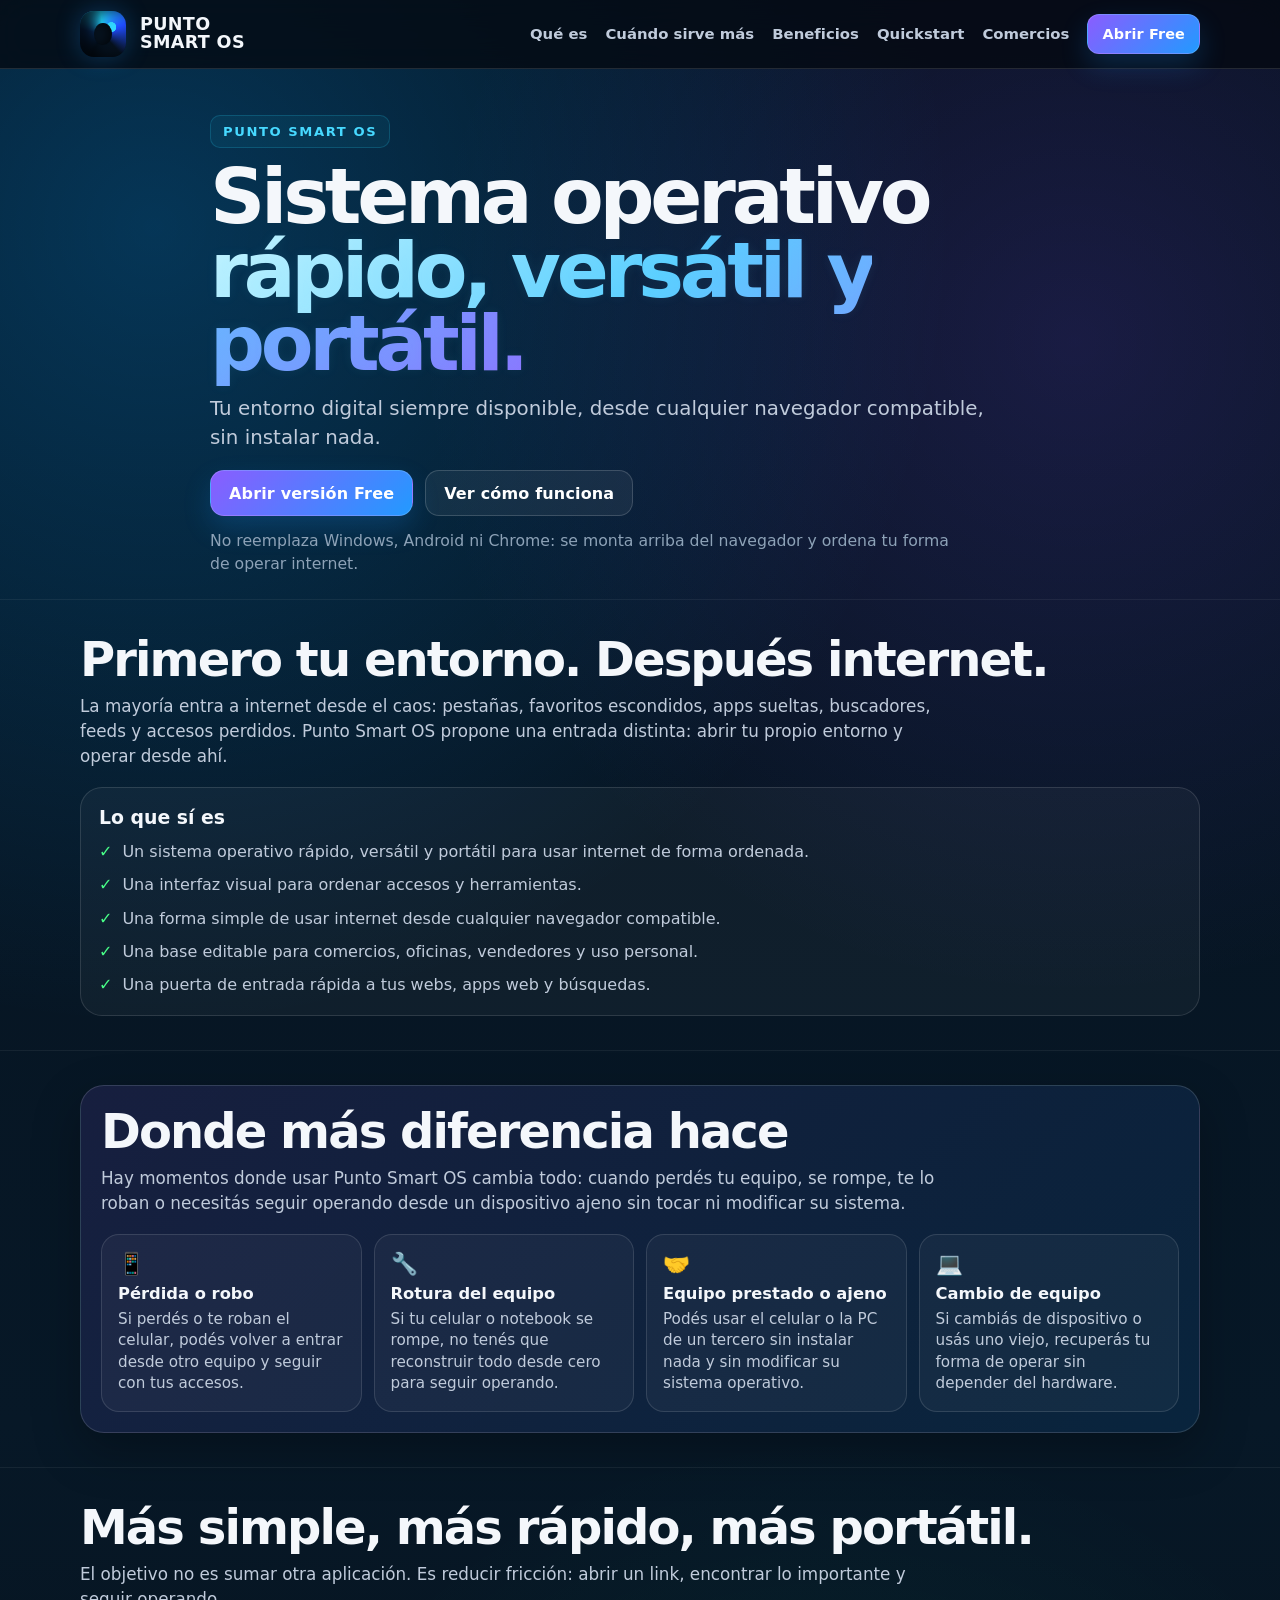
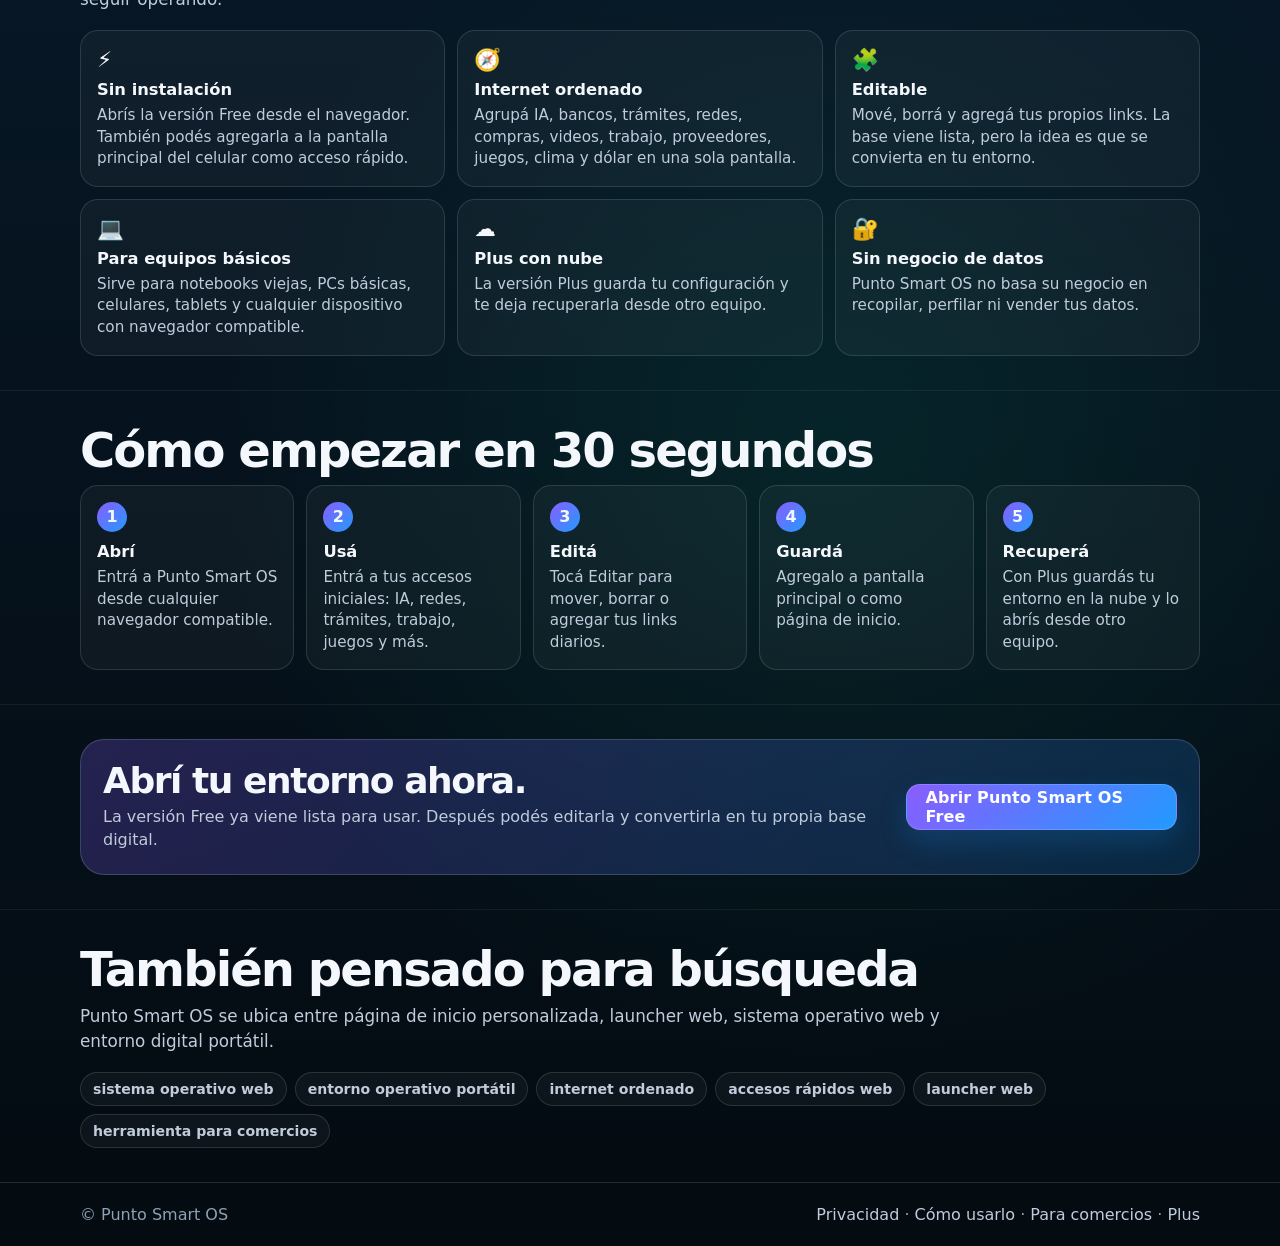
==== index.html @ 4bf48da4 "update" ====
<!doctype html>
<html lang="es-AR">
<head>
  <meta charset="utf-8">
  <meta name="viewport" content="width=device-width, initial-scale=1">
  <title>Punto Smart OS | Sistema operativo rápido, versátil y portátil</title>
  <meta name="description" content="Punto Smart OS es un sistema operativo rápido, versátil y portátil. Tu entorno digital siempre disponible desde cualquier navegador compatible, sin instalar nada.">
  <meta name="keywords" content="sistema operativo web, entorno operativo portátil, internet ordenado, accesos rápidos web, página de inicio personalizada, launcher web, organizar links, herramienta para comercios">
  <link rel="canonical" href="https://puntosmart.com.ar/">
  <link rel="icon" href="favicon.png">
  <meta property="og:title" content="Punto Smart OS | Sistema operativo rápido, versátil y portátil">
  <meta property="og:description" content="Tu entorno digital siempre disponible desde cualquier navegador compatible, sin instalar nada.">
  <meta property="og:type" content="website">
  <meta property="og:url" content="https://puntosmart.com.ar/">
  <meta property="og:image" content="https://puntosmart.com.ar/favicon.png">
  <meta name="twitter:card" content="summary">
  <link rel="stylesheet" href="styles.css?v=7">
  <script type="application/ld+json">
  {
    "@context":"https://schema.org",
    "@type":"SoftwareApplication",
    "name":"Punto Smart OS",
    "applicationCategory":"ProductivityApplication",
    "operatingSystem":"Web",
    "description":"Sistema operativo rápido, versátil y portátil. Tu entorno digital siempre disponible desde cualquier navegador compatible, sin instalar nada.",
    "url":"https://puntosmart.com.ar/",
    "offers":{"@type":"Offer","price":"0","priceCurrency":"ARS"}
  }
  </script>
</head>
<body>
  <header class="nav">
    <div class="container nav-inner">
      <a class="brand" href="./" aria-label="Punto Smart OS">
        <span class="logo-mark" aria-hidden="true"></span>
        <span>PUNTO<br>SMART OS</span>
      </a>
      <nav class="nav-links" aria-label="Navegación principal">
        <a href="#que-es">Qué es</a>
        <a href="#situaciones">Cuándo sirve más</a>
        <a href="#beneficios">Beneficios</a>
        <a href="como-usarlo/">Quickstart</a>
        <a href="para-comercios/">Comercios</a>
        <a class="btn small" href="free/">Abrir Free</a>
      </nav>
    </div>
  </header>

  <main>
    <section class="hero">
      <div class="container hero-grid">
        <div>
          <div class="kicker">Punto Smart OS</div>
          <h1>Sistema operativo <span class="gradient">rápido, versátil y portátil.</span></h1>
          <p class="lead">Tu entorno digital siempre disponible, desde cualquier navegador compatible, sin instalar nada.</p>
          <div class="ctas">
            <a class="btn" href="free/">Abrir versión Free</a>
            <a class="btn secondary" href="como-usarlo/">Ver cómo funciona</a>
          </div>
          <p class="micro">No reemplaza Windows, Android ni Chrome: se monta arriba del navegador y ordena tu forma de operar internet.</p>
        </div>
      </div>
    </section>

    <section id="que-es" class="section">
      <div class="container">
        <h2>Primero tu entorno. Después internet.</h2>
        <p class="sub">La mayoría entra a internet desde el caos: pestañas, favoritos escondidos, apps sueltas, buscadores, feeds y accesos perdidos. Punto Smart OS propone una entrada distinta: abrir tu propio entorno y operar desde ahí.</p>
        <div class="single-panel">
          <h3>Lo que sí es</h3>
          <ul class="checklist">
            <li>Un sistema operativo rápido, versátil y portátil para usar internet de forma ordenada.</li>
            <li>Una interfaz visual para ordenar accesos y herramientas.</li>
            <li>Una forma simple de usar internet desde cualquier navegador compatible.</li>
            <li>Una base editable para comercios, oficinas, vendedores y uso personal.</li>
            <li>Una puerta de entrada rápida a tus webs, apps web y búsquedas.</li>
          </ul>
        </div>
      </div>
    </section>

    <section id="situaciones" class="section">
      <div class="container">
        <div class="critical">
          <h2>Donde más diferencia hace</h2>
          <p class="sub">Hay momentos donde usar Punto Smart OS cambia todo: cuando perdés tu equipo, se rompe, te lo roban o necesitás seguir operando desde un dispositivo ajeno sin tocar ni modificar su sistema.</p>
          <div class="critical-grid">
            <article class="critical-card">
              <div class="icon">📱</div>
              <h3>Pérdida o robo</h3>
              <p>Si perdés o te roban el celular, podés volver a entrar desde otro equipo y seguir con tus accesos.</p>
            </article>
            <article class="critical-card">
              <div class="icon">🔧</div>
              <h3>Rotura del equipo</h3>
              <p>Si tu celular o notebook se rompe, no tenés que reconstruir todo desde cero para seguir operando.</p>
            </article>
            <article class="critical-card">
              <div class="icon">🤝</div>
              <h3>Equipo prestado o ajeno</h3>
              <p>Podés usar el celular o la PC de un tercero sin instalar nada y sin modificar su sistema operativo.</p>
            </article>
            <article class="critical-card">
              <div class="icon">💻</div>
              <h3>Cambio de equipo</h3>
              <p>Si cambiás de dispositivo o usás uno viejo, recuperás tu forma de operar sin depender del hardware.</p>
            </article>
          </div>
        </div>
      </div>
    </section>

    <section id="beneficios" class="section">
      <div class="container">
        <h2>Más simple, más rápido, más portátil.</h2>
        <p class="sub">El objetivo no es sumar otra aplicación. Es reducir fricción: abrir un link, encontrar lo importante y seguir operando.</p>
        <div class="cards">
          <article class="card"><div class="icon">⚡</div><h3>Sin instalación</h3><p>Abrís la versión Free desde el navegador. También podés agregarla a la pantalla principal del celular como acceso rápido.</p></article>
          <article class="card"><div class="icon">🧭</div><h3>Internet ordenado</h3><p>Agrupá IA, bancos, trámites, redes, compras, videos, trabajo, proveedores, juegos, clima y dólar en una sola pantalla.</p></article>
          <article class="card"><div class="icon">🧩</div><h3>Editable</h3><p>Mové, borrá y agregá tus propios links. La base viene lista, pero la idea es que se convierta en tu entorno.</p></article>
          <article class="card"><div class="icon">💻</div><h3>Para equipos básicos</h3><p>Sirve para notebooks viejas, PCs básicas, celulares, tablets y cualquier dispositivo con navegador compatible.</p></article>
          <article class="card"><div class="icon">☁️</div><h3>Plus con nube</h3><p>La versión Plus guarda tu configuración y te deja recuperarla desde otro equipo.</p></article>
          <article class="card"><div class="icon">🔐</div><h3>Sin negocio de datos</h3><p>Punto Smart OS no basa su negocio en recopilar, perfilar ni vender tus datos.</p></article>
        </div>
      </div>
    </section>

    <section class="section">
      <div class="container">
        <h2>Cómo empezar en 30 segundos</h2>
        <div class="steps">
          <div class="step"><h3>Abrí</h3><p>Entrá a Punto Smart OS desde cualquier navegador compatible.</p></div>
          <div class="step"><h3>Usá</h3><p>Entrá a tus accesos iniciales: IA, redes, trámites, trabajo, juegos y más.</p></div>
          <div class="step"><h3>Editá</h3><p>Tocá Editar para mover, borrar o agregar tus links diarios.</p></div>
          <div class="step"><h3>Guardá</h3><p>Agregalo a pantalla principal o como página de inicio.</p></div>
          <div class="step"><h3>Recuperá</h3><p>Con Plus guardás tu entorno en la nube y lo abrís desde otro equipo.</p></div>
        </div>
      </div>
    </section>

    <section class="section">
      <div class="container">
        <div class="cta-band">
          <div>
            <h2>Abrí tu entorno ahora.</h2>
            <p>La versión Free ya viene lista para usar. Después podés editarla y convertirla en tu propia base digital.</p>
          </div>
          <a class="btn" href="free/">Abrir Punto Smart OS Free</a>
        </div>
      </div>
    </section>

    <section class="section">
      <div class="container">
        <h2>También pensado para búsqueda</h2>
        <p class="sub">Punto Smart OS se ubica entre página de inicio personalizada, launcher web, sistema operativo web y entorno digital portátil.</p>
        <div class="keyword-box" aria-label="Temas relacionados">
          <span class="tag">sistema operativo web</span>
          <span class="tag">entorno operativo portátil</span>
          <span class="tag">internet ordenado</span>
          <span class="tag">accesos rápidos web</span>
          <span class="tag">launcher web</span>
          <span class="tag">herramienta para comercios</span>
        </div>
      </div>
    </section>

    <section class="seo-hidden" aria-hidden="true">
      <h2>Punto Smart OS para usar desde cualquier navegador</h2>
      <p>Punto Smart OS sirve para abrir accesos rápidos, ordenar links, usar internet desde un equipo ajeno, recuperar tu entorno después de pérdida, robo o rotura del celular y trabajar desde equipos básicos.</p>
    </section>
  </main>

  <footer class="footer">
    <div class="container footer-inner">
      <div>© Punto Smart OS</div>
      <div><a href="privacidad/">Privacidad</a> · <a href="como-usarlo/">Cómo usarlo</a> · <a href="para-comercios/">Para comercios</a> · <a href="plus/">Plus</a></div>
    </div>
  </footer>
</body>
</html>
---- styles.css ----
:root{
  --bg:#06111d;
  --bg2:#0a1c2f;
  --card:rgba(255,255,255,.055);
  --line:rgba(255,255,255,.12);
  --text:#f4f7fb;
  --muted:#c0cbdb;
  --muted2:#8da2b7;
  --blue:#229aff;
  --cyan:#47d9ff;
  --violet:#8a5dff;
  --green:#48ff88;
  --shadow:0 18px 48px rgba(0,0,0,.28);
}
*{box-sizing:border-box}
html{scroll-behavior:smooth}
body{
  margin:0;
  font-family:Inter,system-ui,-apple-system,BlinkMacSystemFont,"Segoe UI",Roboto,Arial,sans-serif;
  color:var(--text);
  background:
    radial-gradient(circle at 12% 8%, rgba(0,160,255,.25), transparent 28%),
    radial-gradient(circle at 84% 12%, rgba(126,76,255,.16), transparent 24%),
    radial-gradient(circle at 65% 72%, rgba(0,255,180,.08), transparent 28%),
    linear-gradient(180deg,#06111d 0%,#071827 50%,#040b11 100%);
  min-height:100vh;
}
a{color:inherit;text-decoration:none}
.container{width:min(1120px,calc(100% - 32px));margin:auto}
.nav{
  position:sticky;top:0;z-index:20;
  background:rgba(4,10,17,.78);
  backdrop-filter:blur(16px);
  border-bottom:1px solid var(--line);
}
.nav-inner{min-height:68px;display:flex;align-items:center;justify-content:space-between;gap:18px}
.brand{display:flex;align-items:center;gap:14px;font-weight:900;letter-spacing:.02em}
.brand span{font-size:1.1rem;line-height:1}
.nav-links{display:flex;align-items:center;gap:18px;color:var(--muted);font-weight:650;font-size:.93rem;white-space:nowrap}
.nav-links a:hover{color:#fff}
.btn{
  display:inline-flex;align-items:center;justify-content:center;gap:10px;
  min-height:46px;padding:0 18px;border-radius:14px;
  font-weight:850;letter-spacing:.01em;
  background:linear-gradient(135deg,var(--violet),var(--blue));
  color:#fff;box-shadow:0 12px 28px rgba(24,149,255,.2);
  border:1px solid rgba(255,255,255,.16);
}
.btn.secondary{background:rgba(255,255,255,.06);box-shadow:none;color:#fff}
.btn.small{min-height:40px;padding:0 14px;border-radius:12px;font-size:.9rem}

.hero{padding:46px 0 24px}
.hero-grid{display:grid;grid-template-columns:1fr;gap:18px;align-items:start;max-width:860px}
.kicker{
  display:inline-block;
  color:var(--cyan);
  font-weight:850;
  text-transform:uppercase;
  letter-spacing:.12em;
  font-size:.82rem;
  margin-bottom:12px;
  padding:8px 12px;
  border:1px solid rgba(41,217,255,.18);
  border-radius:10px;
  background:rgba(41,217,255,.06);
}
h1{
  font-size:clamp(2.4rem,6vw,4.9rem);
  line-height:.96;
  margin:0 0 14px;
  letter-spacing:-.055em;
}
.gradient{
  background:linear-gradient(135deg,#c8f6ff 0%,#5cd0ff 47%,#8c74ff 100%);
  -webkit-background-clip:text;background-clip:text;color:transparent;
  text-shadow:0 0 12px rgba(92,208,255,.08);
}
.lead{
  font-size:clamp(1rem,1.8vw,1.24rem);
  line-height:1.44;
  color:var(--muted);
  margin:0 0 14px;
  max-width:780px;
}
.ctas{display:flex;gap:12px;flex-wrap:wrap;margin:18px 0 14px}
.micro{color:var(--muted2);font-size:.98rem;line-height:1.42;max-width:760px;margin:0}
.section{padding:34px 0;border-top:1px solid rgba(255,255,255,.06)}
.section h2{
  font-size:clamp(1.9rem,4vw,3rem);
  line-height:1.05;
  margin:0 0 10px;
  letter-spacing:-.04em;
}
.section p.sub{
  color:var(--muted);
  font-size:1.05rem;
  line-height:1.48;
  max-width:860px;
  margin:0 0 18px;
}
.intro-panel{
  background:linear-gradient(180deg,rgba(255,255,255,.05),rgba(255,255,255,.025));
  border:1px solid var(--line);
  border-radius:22px;
  padding:18px;
}
.intro-panel p{margin:0;color:var(--muted);line-height:1.5;font-size:1rem}
.checklist{display:grid;gap:10px;margin:0;padding:0;list-style:none}
.checklist li{color:var(--muted);line-height:1.46;display:flex;gap:10px}
.checklist li:before{content:"✓";color:var(--green);font-weight:900;flex:0 0 auto}
.single-panel{background:rgba(255,255,255,.04);border:1px solid var(--line);border-radius:22px;padding:18px}
.single-panel h3{margin:0 0 12px;font-size:1.18rem}

.critical{
  background:linear-gradient(135deg,rgba(139,92,255,.12),rgba(24,149,255,.10));
  border:1px solid rgba(255,255,255,.14);
  border-radius:24px;
  padding:20px;
  box-shadow:var(--shadow);
}
.critical-grid{display:grid;grid-template-columns:repeat(4,1fr);gap:12px;margin-top:14px}
.critical-card,.card,.step{
  background:rgba(255,255,255,.04);
  border:1px solid var(--line);
  border-radius:18px;
  padding:16px;
}
.critical-card .icon,.card .icon{font-size:1.35rem;margin-bottom:8px}
.critical-card h3,.card h3,.step h3{margin:0 0 6px;font-size:1.02rem}
.critical-card p,.card p,.step p{margin:0;color:var(--muted);line-height:1.42;font-size:.95rem}

.cards{display:grid;grid-template-columns:repeat(3,minmax(0,1fr));gap:12px}
.steps{counter-reset:steps;display:grid;grid-template-columns:repeat(5,minmax(0,1fr));gap:12px}
.step{counter-increment:steps}
.step:before{
  content:counter(steps);
  display:grid;place-items:center;
  width:30px;height:30px;
  border-radius:50%;
  background:linear-gradient(135deg,var(--violet),var(--blue));
  font-weight:900;
  margin-bottom:10px;
}

.cta-band{
  background:linear-gradient(135deg,rgba(139,92,255,.24),rgba(24,149,255,.18));
  border:1px solid rgba(255,255,255,.16);
  border-radius:24px;
  padding:22px;
  display:flex;align-items:center;justify-content:space-between;gap:18px;
}
.cta-band h2{margin:0 0 6px;font-size:clamp(1.55rem,3vw,2.25rem)}
.cta-band p{margin:0;color:var(--muted);line-height:1.42}

.keyword-box{display:flex;flex-wrap:wrap;gap:8px;margin-top:10px}
.tag{
  border:1px solid var(--line);
  border-radius:999px;
  background:rgba(255,255,255,.04);
  padding:8px 12px;
  color:var(--muted);
  font-weight:650;
  font-size:.88rem;
}

.footer{border-top:1px solid var(--line);padding:22px 0;color:var(--muted2)}
.footer-inner{display:flex;justify-content:space-between;gap:18px;flex-wrap:wrap}
.footer a{color:var(--muted)}
.page-hero{padding:48px 0 24px}
.content{max-width:900px}
.content h1{font-size:clamp(2.2rem,5vw,4.3rem)}
.content h2{font-size:1.7rem;margin-top:28px;margin-bottom:10px}
.content p,.content li{color:var(--muted);line-height:1.58;font-size:1rem}
.content ul{padding-left:20px}
.notice{background:rgba(255,255,255,.06);border:1px solid var(--line);border-radius:18px;padding:18px;margin:18px 0}
.row{display:grid;grid-template-columns:220px 1fr;gap:14px;border-bottom:1px solid var(--line);padding:10px 0}
.row strong{color:#fff}.row span{color:var(--muted)}

.logo-mark{
  width:46px;height:46px;border-radius:14px;display:inline-block;flex:0 0 auto;
  background:
    radial-gradient(circle at 68% 35%,#31d8ff 0 11%,transparent 12%),
    conic-gradient(from 210deg,#04111f,#0a2d60,#23d7ff,#204cff,#06111d,#04111f);
  box-shadow:inset 13px 0 14px rgba(0,0,0,.72),0 0 24px rgba(35,150,255,.28);
  position:relative
}
.logo-mark:after{
  content:"";position:absolute;inset:12px 14px;border-radius:50%;
  background:#06111d;box-shadow:inset -4px 0 9px rgba(0,0,0,.55)
}
.seo-hidden{position:absolute;left:-9999px;top:auto;width:1px;height:1px;overflow:hidden}

@media(max-width:980px){
  .critical-grid{grid-template-columns:repeat(2,1fr)}
  .cards{grid-template-columns:repeat(2,minmax(0,1fr))}
  .steps{grid-template-columns:repeat(2,minmax(0,1fr))}
}
@media(max-width:760px){
  .nav-links{display:none}
  .nav-inner{min-height:62px}
  .brand span{font-size:.98rem}
  .hero{padding:30px 0 18px}
  .section{padding:28px 0}
  .container{width:min(100% - 24px,1120px)}
  .critical,.intro-panel,.single-panel,.cta-band{padding:16px}
  .cta-band{display:block}
  .cta-band .btn{margin-top:12px}
  .cards,.critical-grid,.steps{grid-template-columns:1fr}
}
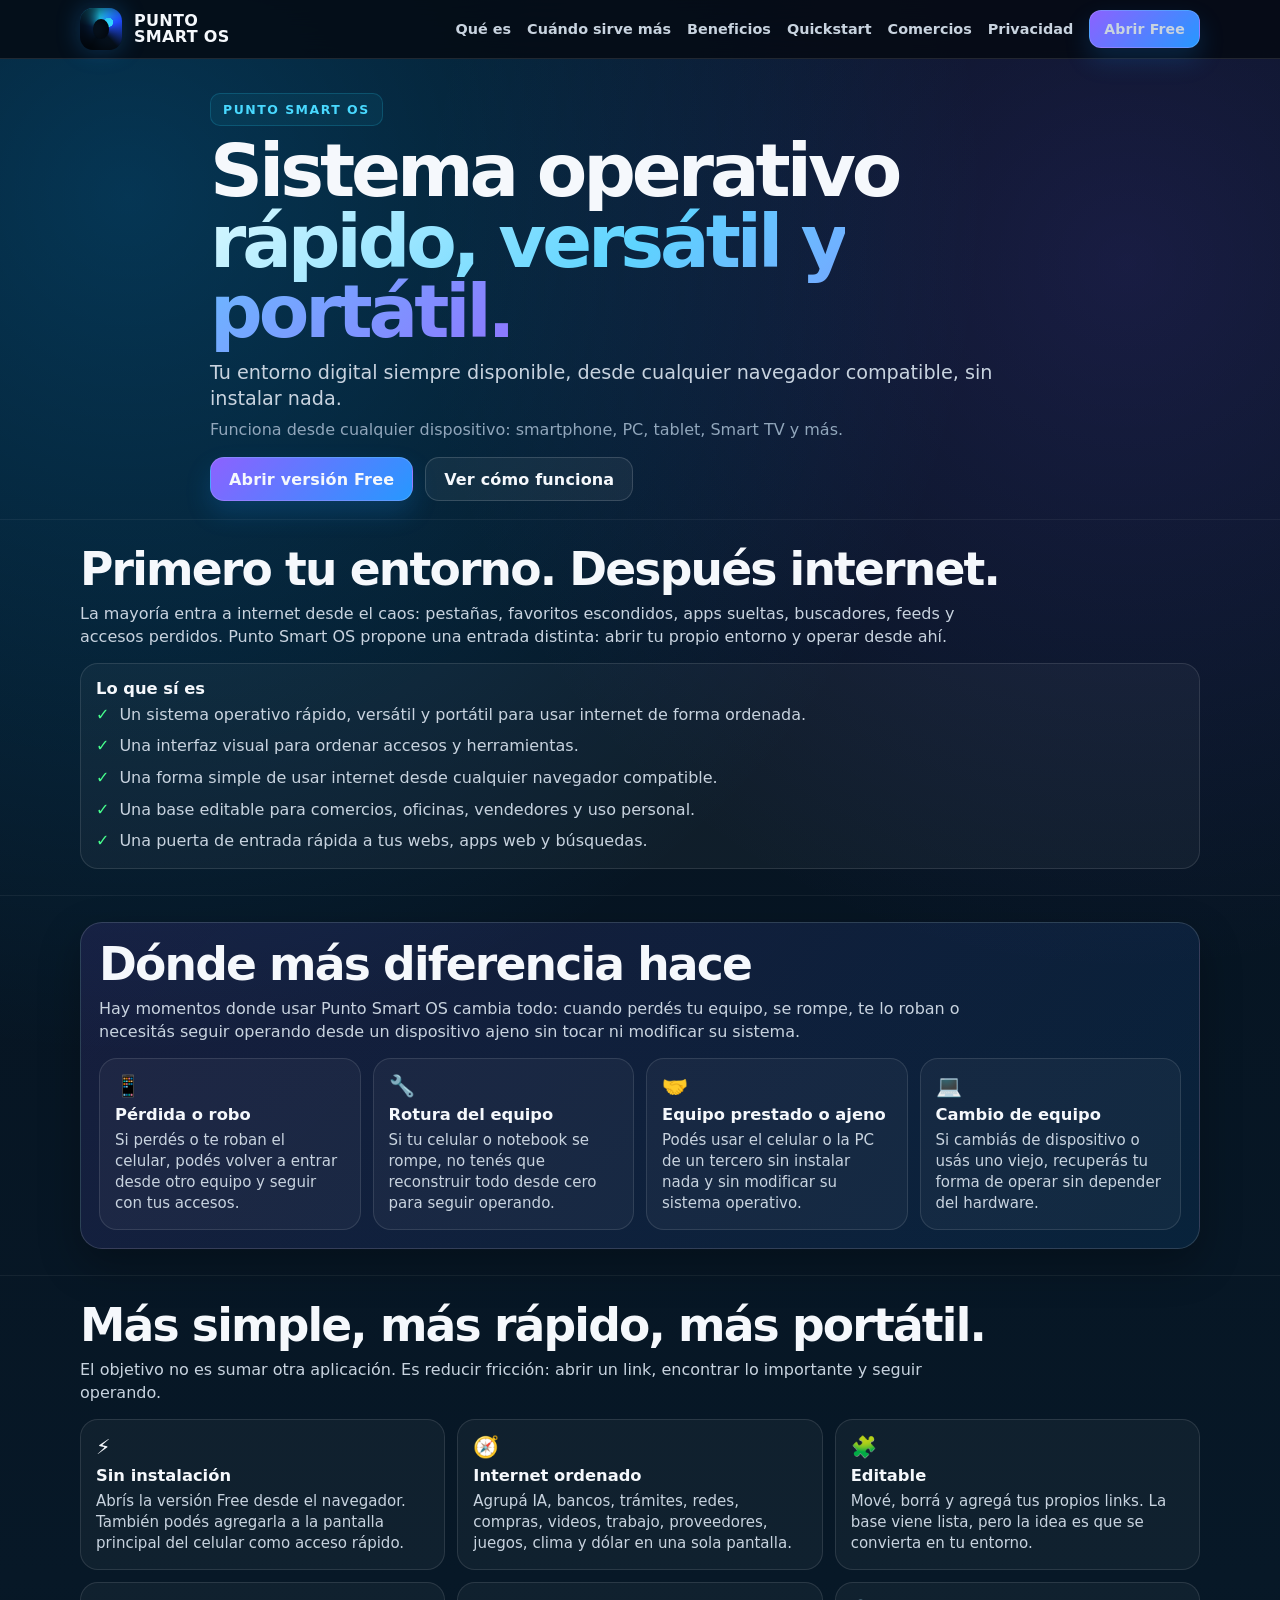
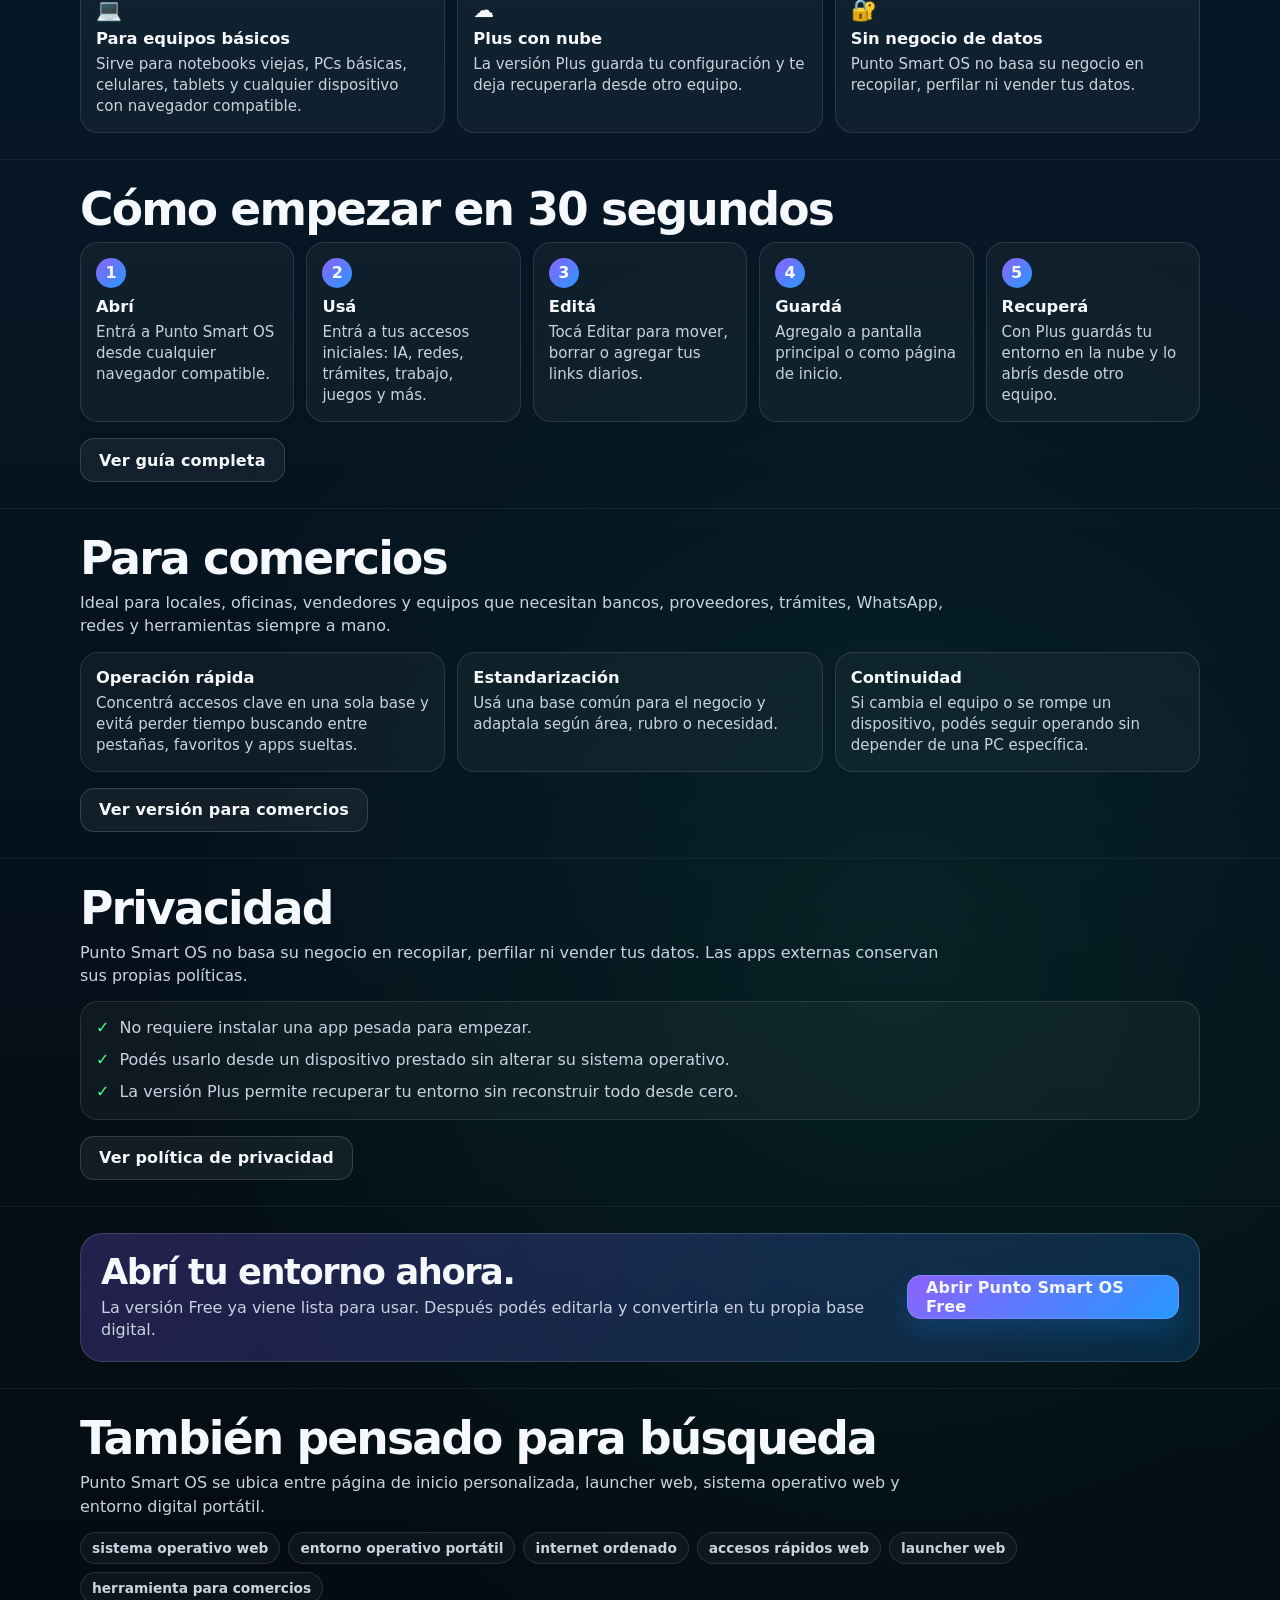
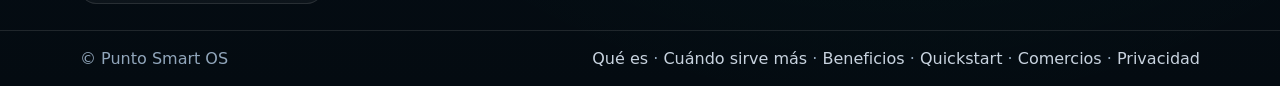
==== commit 735f32f7: "update" ====
--- a/index.html
+++ b/index.html
@@ -14,19 +14,7 @@
   <meta property="og:url" content="https://puntosmart.com.ar/">
   <meta property="og:image" content="https://puntosmart.com.ar/favicon.png">
   <meta name="twitter:card" content="summary">
-  <link rel="stylesheet" href="styles.css?v=7">
-  <script type="application/ld+json">
-  {
-    "@context":"https://schema.org",
-    "@type":"SoftwareApplication",
-    "name":"Punto Smart OS",
-    "applicationCategory":"ProductivityApplication",
-    "operatingSystem":"Web",
-    "description":"Sistema operativo rápido, versátil y portátil. Tu entorno digital siempre disponible desde cualquier navegador compatible, sin instalar nada.",
-    "url":"https://puntosmart.com.ar/",
-    "offers":{"@type":"Offer","price":"0","priceCurrency":"ARS"}
-  }
-  </script>
+  <link rel="stylesheet" href="styles.css?v=9">
 </head>
 <body>
   <header class="nav">
@@ -41,23 +29,24 @@
         <a href="#beneficios">Beneficios</a>
         <a href="como-usarlo/">Quickstart</a>
         <a href="para-comercios/">Comercios</a>
+        <a href="privacidad/">Privacidad</a>
         <a class="btn small" href="free/">Abrir Free</a>
       </nav>
     </div>
   </header>
 
   <main>
-    <section class="hero">
+    <section class="hero" id="top">
       <div class="container hero-grid">
         <div>
           <div class="kicker">Punto Smart OS</div>
           <h1>Sistema operativo <span class="gradient">rápido, versátil y portátil.</span></h1>
           <p class="lead">Tu entorno digital siempre disponible, desde cualquier navegador compatible, sin instalar nada.</p>
+          <p class="lead-2">Funciona desde cualquier dispositivo: smartphone, PC, tablet, Smart TV y más.</p>
           <div class="ctas">
             <a class="btn" href="free/">Abrir versión Free</a>
             <a class="btn secondary" href="como-usarlo/">Ver cómo funciona</a>
           </div>
-          <p class="micro">No reemplaza Windows, Android ni Chrome: se monta arriba del navegador y ordena tu forma de operar internet.</p>
         </div>
       </div>
     </section>
@@ -82,29 +71,13 @@
     <section id="situaciones" class="section">
       <div class="container">
         <div class="critical">
-          <h2>Donde más diferencia hace</h2>
+          <h2>Dónde más diferencia hace</h2>
           <p class="sub">Hay momentos donde usar Punto Smart OS cambia todo: cuando perdés tu equipo, se rompe, te lo roban o necesitás seguir operando desde un dispositivo ajeno sin tocar ni modificar su sistema.</p>
           <div class="critical-grid">
-            <article class="critical-card">
-              <div class="icon">📱</div>
-              <h3>Pérdida o robo</h3>
-              <p>Si perdés o te roban el celular, podés volver a entrar desde otro equipo y seguir con tus accesos.</p>
-            </article>
-            <article class="critical-card">
-              <div class="icon">🔧</div>
-              <h3>Rotura del equipo</h3>
-              <p>Si tu celular o notebook se rompe, no tenés que reconstruir todo desde cero para seguir operando.</p>
-            </article>
-            <article class="critical-card">
-              <div class="icon">🤝</div>
-              <h3>Equipo prestado o ajeno</h3>
-              <p>Podés usar el celular o la PC de un tercero sin instalar nada y sin modificar su sistema operativo.</p>
-            </article>
-            <article class="critical-card">
-              <div class="icon">💻</div>
-              <h3>Cambio de equipo</h3>
-              <p>Si cambiás de dispositivo o usás uno viejo, recuperás tu forma de operar sin depender del hardware.</p>
-            </article>
+            <article class="critical-card"><div class="icon">📱</div><h3>Pérdida o robo</h3><p>Si perdés o te roban el celular, podés volver a entrar desde otro equipo y seguir con tus accesos.</p></article>
+            <article class="critical-card"><div class="icon">🔧</div><h3>Rotura del equipo</h3><p>Si tu celular o notebook se rompe, no tenés que reconstruir todo desde cero para seguir operando.</p></article>
+            <article class="critical-card"><div class="icon">🤝</div><h3>Equipo prestado o ajeno</h3><p>Podés usar el celular o la PC de un tercero sin instalar nada y sin modificar su sistema operativo.</p></article>
+            <article class="critical-card"><div class="icon">💻</div><h3>Cambio de equipo</h3><p>Si cambiás de dispositivo o usás uno viejo, recuperás tu forma de operar sin depender del hardware.</p></article>
           </div>
         </div>
       </div>
@@ -125,7 +98,7 @@
       </div>
     </section>
 
-    <section class="section">
+    <section id="quickstart" class="section">
       <div class="container">
         <h2>Cómo empezar en 30 segundos</h2>
         <div class="steps">
@@ -135,6 +108,35 @@
           <div class="step"><h3>Guardá</h3><p>Agregalo a pantalla principal o como página de inicio.</p></div>
           <div class="step"><h3>Recuperá</h3><p>Con Plus guardás tu entorno en la nube y lo abrís desde otro equipo.</p></div>
         </div>
+        <div class="ctas"><a class="btn secondary" href="como-usarlo/">Ver guía completa</a></div>
+      </div>
+    </section>
+
+    <section id="comercios" class="section">
+      <div class="container">
+        <h2>Para comercios</h2>
+        <p class="sub">Ideal para locales, oficinas, vendedores y equipos que necesitan bancos, proveedores, trámites, WhatsApp, redes y herramientas siempre a mano.</p>
+        <div class="mini-grid">
+          <article class="mini-card"><h3>Operación rápida</h3><p>Concentrá accesos clave en una sola base y evitá perder tiempo buscando entre pestañas, favoritos y apps sueltas.</p></article>
+          <article class="mini-card"><h3>Estandarización</h3><p>Usá una base común para el negocio y adaptala según área, rubro o necesidad.</p></article>
+          <article class="mini-card"><h3>Continuidad</h3><p>Si cambia el equipo o se rompe un dispositivo, podés seguir operando sin depender de una PC específica.</p></article>
+        </div>
+        <div class="ctas"><a class="btn secondary" href="para-comercios/">Ver versión para comercios</a></div>
+      </div>
+    </section>
+
+    <section id="privacidad" class="section">
+      <div class="container">
+        <h2>Privacidad</h2>
+        <p class="sub">Punto Smart OS no basa su negocio en recopilar, perfilar ni vender tus datos. Las apps externas conservan sus propias políticas.</p>
+        <div class="single-panel">
+          <ul class="checklist">
+            <li>No requiere instalar una app pesada para empezar.</li>
+            <li>Podés usarlo desde un dispositivo prestado sin alterar su sistema operativo.</li>
+            <li>La versión Plus permite recuperar tu entorno sin reconstruir todo desde cero.</li>
+          </ul>
+        </div>
+        <div class="ctas"><a class="btn secondary" href="privacidad/">Ver política de privacidad</a></div>
       </div>
     </section>
 
@@ -154,7 +156,7 @@
       <div class="container">
         <h2>También pensado para búsqueda</h2>
         <p class="sub">Punto Smart OS se ubica entre página de inicio personalizada, launcher web, sistema operativo web y entorno digital portátil.</p>
-        <div class="keyword-box" aria-label="Temas relacionados">
+        <div class="keyword-box">
           <span class="tag">sistema operativo web</span>
           <span class="tag">entorno operativo portátil</span>
           <span class="tag">internet ordenado</span>
@@ -174,7 +176,14 @@
   <footer class="footer">
     <div class="container footer-inner">
       <div>© Punto Smart OS</div>
-      <div><a href="privacidad/">Privacidad</a> · <a href="como-usarlo/">Cómo usarlo</a> · <a href="para-comercios/">Para comercios</a> · <a href="plus/">Plus</a></div>
+      <div>
+        <a href="#que-es">Qué es</a> ·
+        <a href="#situaciones">Cuándo sirve más</a> ·
+        <a href="#beneficios">Beneficios</a> ·
+        <a href="como-usarlo/">Quickstart</a> ·
+        <a href="para-comercios/">Comercios</a> ·
+        <a href="privacidad/">Privacidad</a>
+      </div>
     </div>
   </footer>
 </body>
--- a/styles.css
+++ b/styles.css
@@ -1,16 +1,15 @@
 :root{
   --bg:#06111d;
-  --bg2:#0a1c2f;
-  --card:rgba(255,255,255,.055);
-  --line:rgba(255,255,255,.12);
-  --text:#f4f7fb;
-  --muted:#c0cbdb;
-  --muted2:#8da2b7;
-  --blue:#229aff;
-  --cyan:#47d9ff;
-  --violet:#8a5dff;
-  --green:#48ff88;
-  --shadow:0 18px 48px rgba(0,0,0,.28);
+  --card:rgba(255,255,255,.052);
+  --line:rgba(255,255,255,.11);
+  --text:#f5f8fc;
+  --muted:#c8d3df;
+  --muted2:#91a6bb;
+  --blue:#2698ff;
+  --cyan:#49d9ff;
+  --violet:#8c62ff;
+  --green:#47ff8d;
+  --shadow:0 16px 42px rgba(0,0,0,.28);
 }
 *{box-sizing:border-box}
 html{scroll-behavior:smooth}
@@ -19,191 +18,223 @@
   font-family:Inter,system-ui,-apple-system,BlinkMacSystemFont,"Segoe UI",Roboto,Arial,sans-serif;
   color:var(--text);
   background:
-    radial-gradient(circle at 12% 8%, rgba(0,160,255,.25), transparent 28%),
-    radial-gradient(circle at 84% 12%, rgba(126,76,255,.16), transparent 24%),
-    radial-gradient(circle at 65% 72%, rgba(0,255,180,.08), transparent 28%),
-    linear-gradient(180deg,#06111d 0%,#071827 50%,#040b11 100%);
-  min-height:100vh;
+    radial-gradient(circle at 10% 6%, rgba(0,168,255,.24), transparent 26%),
+    radial-gradient(circle at 88% 8%, rgba(121,84,255,.16), transparent 22%),
+    radial-gradient(circle at 70% 78%, rgba(0,255,170,.07), transparent 28%),
+    linear-gradient(180deg,#06111d 0%, #071827 48%, #040b11 100%);
 }
 a{color:inherit;text-decoration:none}
-.container{width:min(1120px,calc(100% - 32px));margin:auto}
+.container{width:min(1120px, calc(100% - 28px)); margin:auto}
+
+/* Header */
 .nav{
-  position:sticky;top:0;z-index:20;
-  background:rgba(4,10,17,.78);
+  position:sticky; top:0; z-index:30;
+  background:rgba(5,10,18,.84);
   backdrop-filter:blur(16px);
   border-bottom:1px solid var(--line);
 }
-.nav-inner{min-height:68px;display:flex;align-items:center;justify-content:space-between;gap:18px}
-.brand{display:flex;align-items:center;gap:14px;font-weight:900;letter-spacing:.02em}
-.brand span{font-size:1.1rem;line-height:1}
-.nav-links{display:flex;align-items:center;gap:18px;color:var(--muted);font-weight:650;font-size:.93rem;white-space:nowrap}
+.nav-inner{
+  min-height:58px;
+  display:flex; align-items:center; justify-content:space-between; gap:16px;
+}
+.brand{display:flex; align-items:center; gap:12px; font-weight:900; letter-spacing:.02em}
+.brand span:last-child{font-size:1rem; line-height:1}
+.logo-mark{
+  width:42px; height:42px; border-radius:13px; display:inline-block; flex:0 0 auto;
+  background:
+    radial-gradient(circle at 68% 34%, #31d8ff 0 11%, transparent 12%),
+    conic-gradient(from 210deg,#04111f,#0a2d60,#23d7ff,#204cff,#06111d,#04111f);
+  box-shadow: inset 13px 0 14px rgba(0,0,0,.72), 0 0 24px rgba(35,150,255,.28);
+  position:relative
+}
+.logo-mark:after{
+  content:""; position:absolute; inset:11px 13px; border-radius:50%;
+  background:#06111d; box-shadow:inset -4px 0 9px rgba(0,0,0,.55)
+}
+.nav-links{
+  display:flex; align-items:center; gap:16px; color:var(--muted);
+  font-weight:720; font-size:.9rem; white-space:nowrap; justify-content:flex-end;
+}
 .nav-links a:hover{color:#fff}
+
 .btn{
-  display:inline-flex;align-items:center;justify-content:center;gap:10px;
-  min-height:46px;padding:0 18px;border-radius:14px;
-  font-weight:850;letter-spacing:.01em;
+  display:inline-flex; align-items:center; justify-content:center;
+  min-height:44px; padding:0 18px; border-radius:14px;
+  font-weight:860; letter-spacing:.01em;
   background:linear-gradient(135deg,var(--violet),var(--blue));
-  color:#fff;box-shadow:0 12px 28px rgba(24,149,255,.2);
-  border:1px solid rgba(255,255,255,.16);
-}
-.btn.secondary{background:rgba(255,255,255,.06);box-shadow:none;color:#fff}
-.btn.small{min-height:40px;padding:0 14px;border-radius:12px;font-size:.9rem}
-
-.hero{padding:46px 0 24px}
-.hero-grid{display:grid;grid-template-columns:1fr;gap:18px;align-items:start;max-width:860px}
+  border:1px solid rgba(255,255,255,.15);
+  box-shadow:0 12px 26px rgba(24,149,255,.18);
+}
+.btn.small{min-height:38px; padding:0 14px; border-radius:12px; font-size:.88rem}
+.btn.secondary{
+  background:rgba(255,255,255,.055);
+  box-shadow:none;
+}
+
+/* General layout */
+.section{
+  padding:26px 0;
+  border-top:1px solid rgba(255,255,255,.055);
+  scroll-margin-top:76px;
+}
+.hero{
+  padding:34px 0 18px;
+  scroll-margin-top:76px;
+}
+.hero-grid{
+  max-width:860px;
+}
 .kicker{
   display:inline-block;
   color:var(--cyan);
-  font-weight:850;
+  font-weight:870;
   text-transform:uppercase;
   letter-spacing:.12em;
-  font-size:.82rem;
-  margin-bottom:12px;
+  font-size:.78rem;
+  margin-bottom:10px;
   padding:8px 12px;
   border:1px solid rgba(41,217,255,.18);
   border-radius:10px;
   background:rgba(41,217,255,.06);
 }
 h1{
-  font-size:clamp(2.4rem,6vw,4.9rem);
+  font-size:clamp(2.25rem, 5.75vw, 4.85rem);
   line-height:.96;
-  margin:0 0 14px;
+  margin:0 0 12px;
   letter-spacing:-.055em;
 }
 .gradient{
-  background:linear-gradient(135deg,#c8f6ff 0%,#5cd0ff 47%,#8c74ff 100%);
-  -webkit-background-clip:text;background-clip:text;color:transparent;
-  text-shadow:0 0 12px rgba(92,208,255,.08);
+  background:linear-gradient(135deg,#d8f7ff 0%, #5ed4ff 46%, #8d76ff 100%);
+  -webkit-background-clip:text; background-clip:text; color:transparent;
 }
 .lead{
-  font-size:clamp(1rem,1.8vw,1.24rem);
-  line-height:1.44;
+  font-size:clamp(1rem, 1.7vw, 1.2rem);
+  line-height:1.38;
   color:var(--muted);
-  margin:0 0 14px;
-  max-width:780px;
-}
-.ctas{display:flex;gap:12px;flex-wrap:wrap;margin:18px 0 14px}
-.micro{color:var(--muted2);font-size:.98rem;line-height:1.42;max-width:760px;margin:0}
-.section{padding:34px 0;border-top:1px solid rgba(255,255,255,.06)}
+  margin:0 0 6px;
+  max-width:790px;
+}
+.lead-2{
+  font-size:1rem;
+  line-height:1.38;
+  color:var(--muted2);
+  margin:0;
+  max-width:770px;
+}
+.ctas{display:flex; gap:12px; flex-wrap:wrap; margin:16px 0 0}
+
 .section h2{
-  font-size:clamp(1.9rem,4vw,3rem);
+  font-size:clamp(1.8rem, 3.7vw, 2.85rem);
   line-height:1.05;
-  margin:0 0 10px;
+  margin:0 0 8px;
   letter-spacing:-.04em;
 }
 .section p.sub{
   color:var(--muted);
-  font-size:1.05rem;
-  line-height:1.48;
-  max-width:860px;
-  margin:0 0 18px;
-}
-.intro-panel{
-  background:linear-gradient(180deg,rgba(255,255,255,.05),rgba(255,255,255,.025));
-  border:1px solid var(--line);
-  border-radius:22px;
-  padding:18px;
-}
-.intro-panel p{margin:0;color:var(--muted);line-height:1.5;font-size:1rem}
-.checklist{display:grid;gap:10px;margin:0;padding:0;list-style:none}
-.checklist li{color:var(--muted);line-height:1.46;display:flex;gap:10px}
-.checklist li:before{content:"✓";color:var(--green);font-weight:900;flex:0 0 auto}
-.single-panel{background:rgba(255,255,255,.04);border:1px solid var(--line);border-radius:22px;padding:18px}
-.single-panel h3{margin:0 0 12px;font-size:1.18rem}
-
-.critical{
-  background:linear-gradient(135deg,rgba(139,92,255,.12),rgba(24,149,255,.10));
-  border:1px solid rgba(255,255,255,.14);
-  border-radius:24px;
-  padding:20px;
-  box-shadow:var(--shadow);
-}
-.critical-grid{display:grid;grid-template-columns:repeat(4,1fr);gap:12px;margin-top:14px}
-.critical-card,.card,.step{
+  font-size:1rem;
+  line-height:1.46;
+  max-width:880px;
+  margin:0 0 14px;
+}
+
+.single-panel,.critical-card,.card,.step,.mini-card{
   background:rgba(255,255,255,.04);
   border:1px solid var(--line);
   border-radius:18px;
-  padding:16px;
-}
-.critical-card .icon,.card .icon{font-size:1.35rem;margin-bottom:8px}
-.critical-card h3,.card h3,.step h3{margin:0 0 6px;font-size:1.02rem}
-.critical-card p,.card p,.step p{margin:0;color:var(--muted);line-height:1.42;font-size:.95rem}
-
-.cards{display:grid;grid-template-columns:repeat(3,minmax(0,1fr));gap:12px}
-.steps{counter-reset:steps;display:grid;grid-template-columns:repeat(5,minmax(0,1fr));gap:12px}
+  padding:15px;
+}
+.single-panel h3,.critical-card h3,.card h3,.step h3,.mini-card h3{margin:0 0 6px; font-size:1.02rem}
+.checklist{display:grid; gap:9px; margin:0; padding:0; list-style:none}
+.checklist li{display:flex; gap:10px; color:var(--muted); line-height:1.42}
+.checklist li:before{content:"✓"; color:var(--green); font-weight:900; flex:0 0 auto}
+
+.critical{
+  background:linear-gradient(135deg, rgba(139,92,255,.12), rgba(24,149,255,.10));
+  border:1px solid rgba(255,255,255,.14);
+  border-radius:22px;
+  padding:18px;
+  box-shadow:var(--shadow);
+}
+.critical-grid,.cards,.mini-grid{
+  display:grid;
+  grid-template-columns:repeat(3, minmax(0,1fr));
+  gap:12px;
+}
+.critical-grid{grid-template-columns:repeat(4, minmax(0,1fr))}
+.critical-card p,.card p,.step p,.mini-card p{
+  margin:0; color:var(--muted); line-height:1.4; font-size:.94rem
+}
+.icon{font-size:1.3rem; margin-bottom:7px}
+
+.steps{
+  counter-reset:steps;
+  display:grid;
+  grid-template-columns:repeat(5, minmax(0,1fr));
+  gap:12px;
+}
 .step{counter-increment:steps}
 .step:before{
   content:counter(steps);
-  display:grid;place-items:center;
-  width:30px;height:30px;
-  border-radius:50%;
+  display:grid; place-items:center;
+  width:30px; height:30px; border-radius:50%;
   background:linear-gradient(135deg,var(--violet),var(--blue));
-  font-weight:900;
-  margin-bottom:10px;
+  font-weight:900; margin-bottom:9px;
 }
 
 .cta-band{
-  background:linear-gradient(135deg,rgba(139,92,255,.24),rgba(24,149,255,.18));
-  border:1px solid rgba(255,255,255,.16);
-  border-radius:24px;
-  padding:22px;
-  display:flex;align-items:center;justify-content:space-between;gap:18px;
-}
-.cta-band h2{margin:0 0 6px;font-size:clamp(1.55rem,3vw,2.25rem)}
-.cta-band p{margin:0;color:var(--muted);line-height:1.42}
-
-.keyword-box{display:flex;flex-wrap:wrap;gap:8px;margin-top:10px}
+  background:linear-gradient(135deg, rgba(139,92,255,.24), rgba(24,149,255,.18));
+  border:1px solid rgba(255,255,255,.15);
+  border-radius:22px;
+  padding:20px;
+  display:flex; align-items:center; justify-content:space-between; gap:16px;
+}
+.cta-band h2{margin:0 0 6px; font-size:clamp(1.5rem,3vw,2.2rem)}
+.cta-band p{margin:0; color:var(--muted); line-height:1.4}
+
+.keyword-box{display:flex; flex-wrap:wrap; gap:8px; margin-top:8px}
 .tag{
   border:1px solid var(--line);
   border-radius:999px;
   background:rgba(255,255,255,.04);
-  padding:8px 12px;
+  padding:7px 11px;
   color:var(--muted);
   font-weight:650;
-  font-size:.88rem;
-}
-
-.footer{border-top:1px solid var(--line);padding:22px 0;color:var(--muted2)}
-.footer-inner{display:flex;justify-content:space-between;gap:18px;flex-wrap:wrap}
+  font-size:.86rem;
+}
+
+.footer{border-top:1px solid var(--line); padding:18px 0; color:var(--muted2)}
+.footer-inner{display:flex; justify-content:space-between; gap:16px; flex-wrap:wrap}
 .footer a{color:var(--muted)}
-.page-hero{padding:48px 0 24px}
+
+.seo-hidden{position:absolute; left:-9999px; top:auto; width:1px; height:1px; overflow:hidden}
+
+/* Internal pages */
+.page-hero{padding:42px 0 20px}
 .content{max-width:900px}
-.content h1{font-size:clamp(2.2rem,5vw,4.3rem)}
-.content h2{font-size:1.7rem;margin-top:28px;margin-bottom:10px}
+.content h1{font-size:clamp(2.1rem,5vw,4.3rem)}
+.content h2{font-size:1.65rem;margin-top:26px;margin-bottom:10px}
 .content p,.content li{color:var(--muted);line-height:1.58;font-size:1rem}
 .content ul{padding-left:20px}
 .notice{background:rgba(255,255,255,.06);border:1px solid var(--line);border-radius:18px;padding:18px;margin:18px 0}
 .row{display:grid;grid-template-columns:220px 1fr;gap:14px;border-bottom:1px solid var(--line);padding:10px 0}
 .row strong{color:#fff}.row span{color:var(--muted)}
 
-.logo-mark{
-  width:46px;height:46px;border-radius:14px;display:inline-block;flex:0 0 auto;
-  background:
-    radial-gradient(circle at 68% 35%,#31d8ff 0 11%,transparent 12%),
-    conic-gradient(from 210deg,#04111f,#0a2d60,#23d7ff,#204cff,#06111d,#04111f);
-  box-shadow:inset 13px 0 14px rgba(0,0,0,.72),0 0 24px rgba(35,150,255,.28);
-  position:relative
-}
-.logo-mark:after{
-  content:"";position:absolute;inset:12px 14px;border-radius:50%;
-  background:#06111d;box-shadow:inset -4px 0 9px rgba(0,0,0,.55)
-}
-.seo-hidden{position:absolute;left:-9999px;top:auto;width:1px;height:1px;overflow:hidden}
-
-@media(max-width:980px){
-  .critical-grid{grid-template-columns:repeat(2,1fr)}
-  .cards{grid-template-columns:repeat(2,minmax(0,1fr))}
-  .steps{grid-template-columns:repeat(2,minmax(0,1fr))}
-}
-@media(max-width:760px){
+@media (max-width: 1080px){
+  .nav-links{gap:12px; font-size:.84rem}
+}
+@media (max-width: 980px){
   .nav-links{display:none}
-  .nav-inner{min-height:62px}
-  .brand span{font-size:.98rem}
-  .hero{padding:30px 0 18px}
-  .section{padding:28px 0}
-  .container{width:min(100% - 24px,1120px)}
-  .critical,.intro-panel,.single-panel,.cta-band{padding:16px}
+  .critical-grid{grid-template-columns:repeat(2, minmax(0,1fr))}
+  .cards{grid-template-columns:repeat(2, minmax(0,1fr))}
+  .steps{grid-template-columns:repeat(3, minmax(0,1fr))}
+}
+@media (max-width: 760px){
+  .container{width:min(100% - 22px, 1120px)}
+  .hero{padding:26px 0 14px}
+  .section{padding:22px 0}
+  .critical,.cta-band,.single-panel,.card,.step,.mini-card{padding:14px}
+  .critical-grid,.cards,.steps,.mini-grid{grid-template-columns:1fr}
   .cta-band{display:block}
   .cta-band .btn{margin-top:12px}
-  .cards,.critical-grid,.steps{grid-template-columns:1fr}
-}
+  h1{font-size:clamp(2rem, 9vw, 3rem)}
+}
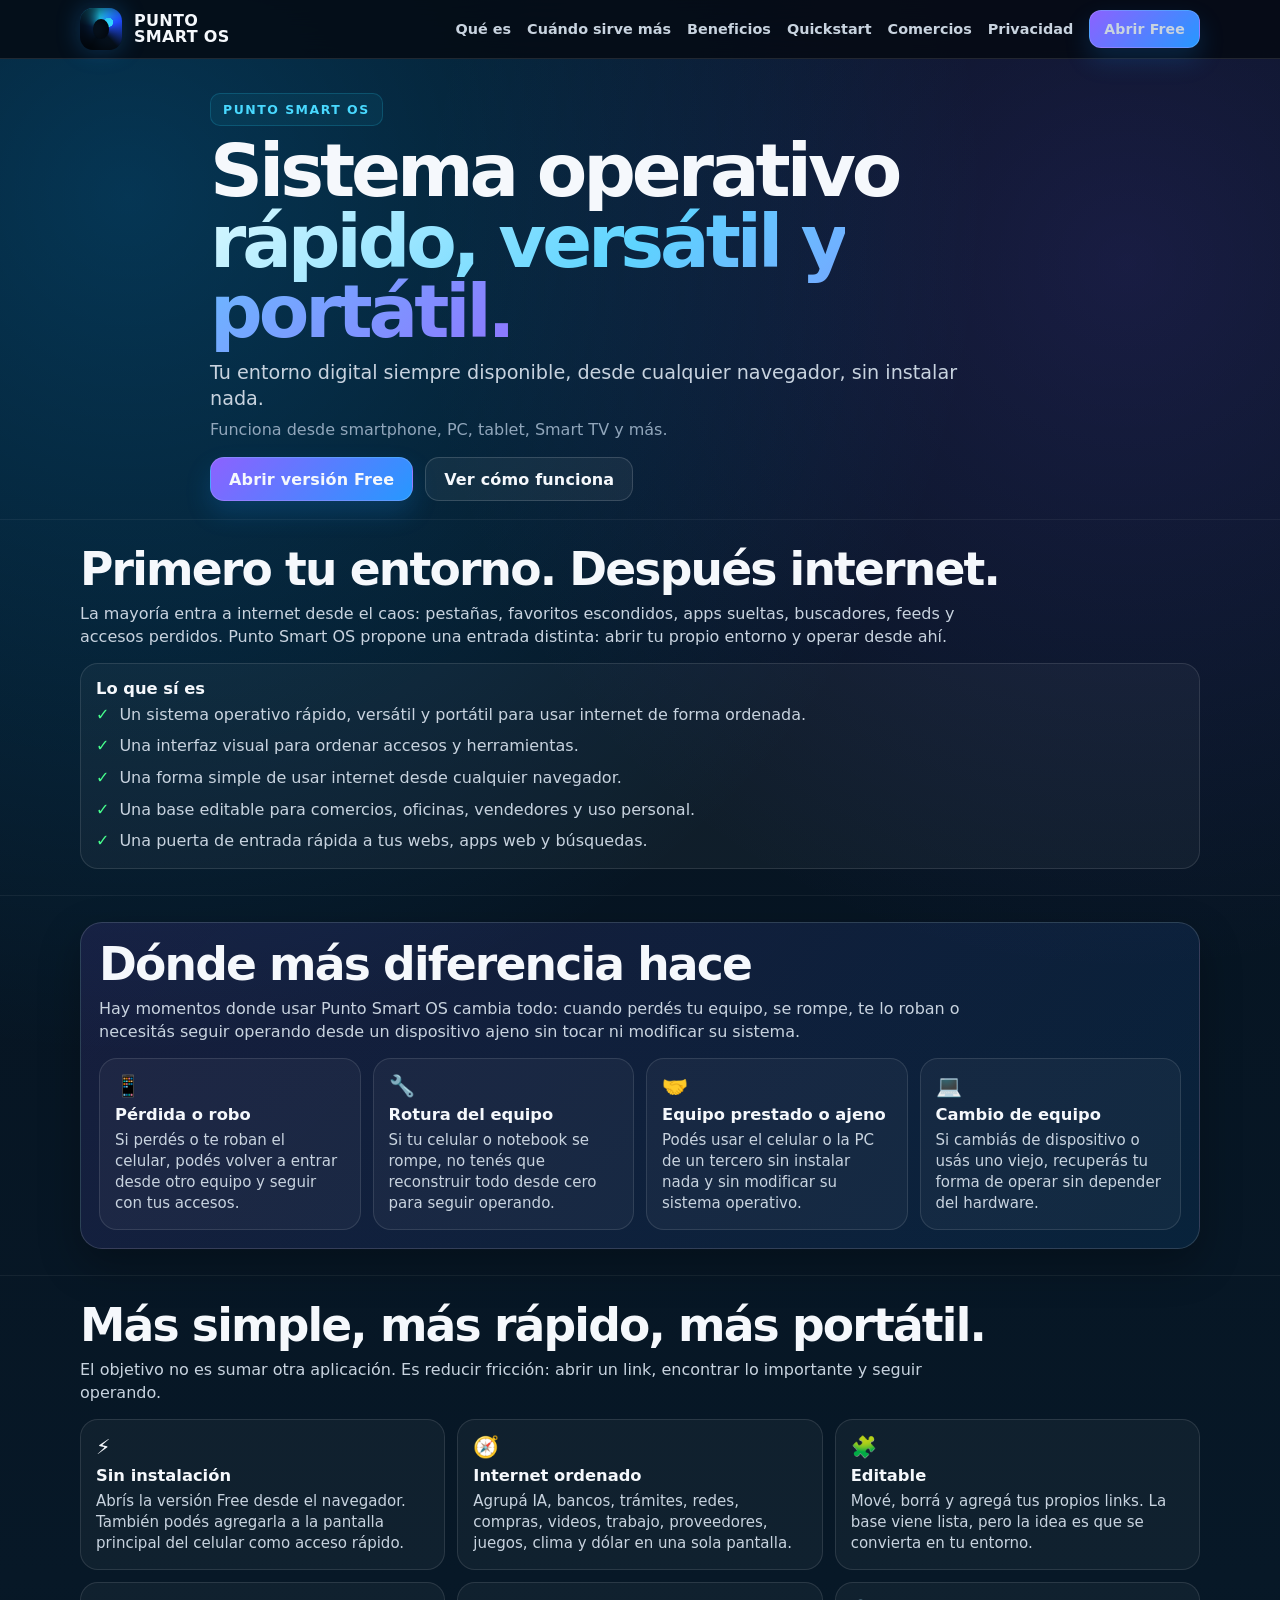
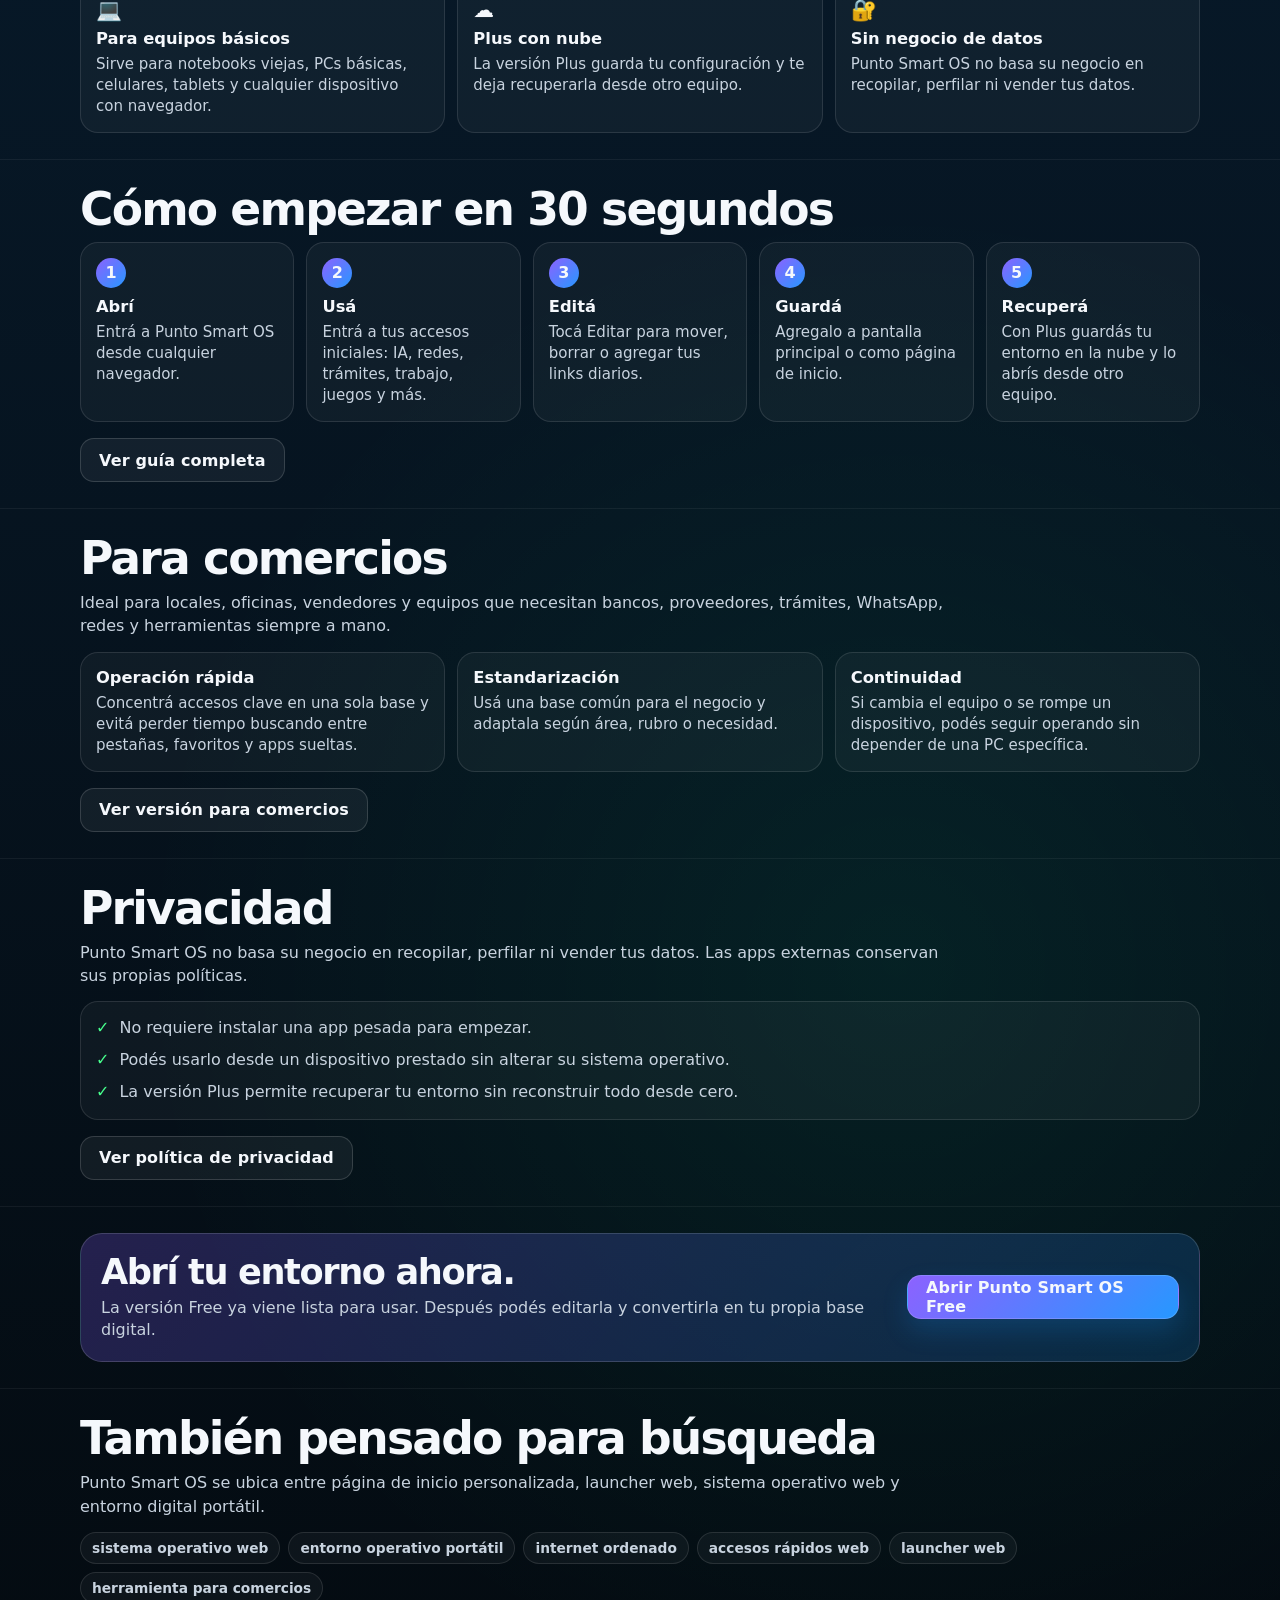
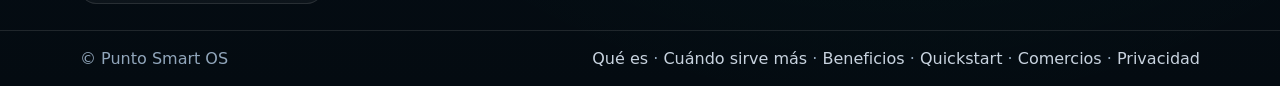
==== commit 3771cdf3: "update all" ====
--- a/index.html
+++ b/index.html
@@ -4,17 +4,17 @@
   <meta charset="utf-8">
   <meta name="viewport" content="width=device-width, initial-scale=1">
   <title>Punto Smart OS | Sistema operativo rápido, versátil y portátil</title>
-  <meta name="description" content="Punto Smart OS es un sistema operativo rápido, versátil y portátil. Tu entorno digital siempre disponible desde cualquier navegador compatible, sin instalar nada.">
+  <meta name="description" content="Punto Smart OS es un sistema operativo rápido, versátil y portátil. Tu entorno digital siempre disponible desde cualquier navegador, sin instalar nada.">
   <meta name="keywords" content="sistema operativo web, entorno operativo portátil, internet ordenado, accesos rápidos web, página de inicio personalizada, launcher web, organizar links, herramienta para comercios">
   <link rel="canonical" href="https://puntosmart.com.ar/">
   <link rel="icon" href="favicon.png">
   <meta property="og:title" content="Punto Smart OS | Sistema operativo rápido, versátil y portátil">
-  <meta property="og:description" content="Tu entorno digital siempre disponible desde cualquier navegador compatible, sin instalar nada.">
+  <meta property="og:description" content="Tu entorno digital siempre disponible desde cualquier navegador, sin instalar nada.">
   <meta property="og:type" content="website">
   <meta property="og:url" content="https://puntosmart.com.ar/">
   <meta property="og:image" content="https://puntosmart.com.ar/favicon.png">
   <meta name="twitter:card" content="summary">
-  <link rel="stylesheet" href="styles.css?v=9">
+  <link rel="stylesheet" href="styles.css?v=11">
 </head>
 <body>
   <header class="nav">
@@ -41,8 +41,8 @@
         <div>
           <div class="kicker">Punto Smart OS</div>
           <h1>Sistema operativo <span class="gradient">rápido, versátil y portátil.</span></h1>
-          <p class="lead">Tu entorno digital siempre disponible, desde cualquier navegador compatible, sin instalar nada.</p>
-          <p class="lead-2">Funciona desde cualquier dispositivo: smartphone, PC, tablet, Smart TV y más.</p>
+          <p class="lead">Tu entorno digital siempre disponible, desde cualquier navegador, sin instalar nada.</p>
+          <p class="lead-2">Funciona desde smartphone, PC, tablet, Smart TV y más.</p>
           <div class="ctas">
             <a class="btn" href="free/">Abrir versión Free</a>
             <a class="btn secondary" href="como-usarlo/">Ver cómo funciona</a>
@@ -60,7 +60,7 @@
           <ul class="checklist">
             <li>Un sistema operativo rápido, versátil y portátil para usar internet de forma ordenada.</li>
             <li>Una interfaz visual para ordenar accesos y herramientas.</li>
-            <li>Una forma simple de usar internet desde cualquier navegador compatible.</li>
+            <li>Una forma simple de usar internet desde cualquier navegador.</li>
             <li>Una base editable para comercios, oficinas, vendedores y uso personal.</li>
             <li>Una puerta de entrada rápida a tus webs, apps web y búsquedas.</li>
           </ul>
@@ -91,7 +91,7 @@
           <article class="card"><div class="icon">⚡</div><h3>Sin instalación</h3><p>Abrís la versión Free desde el navegador. También podés agregarla a la pantalla principal del celular como acceso rápido.</p></article>
           <article class="card"><div class="icon">🧭</div><h3>Internet ordenado</h3><p>Agrupá IA, bancos, trámites, redes, compras, videos, trabajo, proveedores, juegos, clima y dólar en una sola pantalla.</p></article>
           <article class="card"><div class="icon">🧩</div><h3>Editable</h3><p>Mové, borrá y agregá tus propios links. La base viene lista, pero la idea es que se convierta en tu entorno.</p></article>
-          <article class="card"><div class="icon">💻</div><h3>Para equipos básicos</h3><p>Sirve para notebooks viejas, PCs básicas, celulares, tablets y cualquier dispositivo con navegador compatible.</p></article>
+          <article class="card"><div class="icon">💻</div><h3>Para equipos básicos</h3><p>Sirve para notebooks viejas, PCs básicas, celulares, tablets y cualquier dispositivo con navegador.</p></article>
           <article class="card"><div class="icon">☁️</div><h3>Plus con nube</h3><p>La versión Plus guarda tu configuración y te deja recuperarla desde otro equipo.</p></article>
           <article class="card"><div class="icon">🔐</div><h3>Sin negocio de datos</h3><p>Punto Smart OS no basa su negocio en recopilar, perfilar ni vender tus datos.</p></article>
         </div>
@@ -102,7 +102,7 @@
       <div class="container">
         <h2>Cómo empezar en 30 segundos</h2>
         <div class="steps">
-          <div class="step"><h3>Abrí</h3><p>Entrá a Punto Smart OS desde cualquier navegador compatible.</p></div>
+          <div class="step"><h3>Abrí</h3><p>Entrá a Punto Smart OS desde cualquier navegador.</p></div>
           <div class="step"><h3>Usá</h3><p>Entrá a tus accesos iniciales: IA, redes, trámites, trabajo, juegos y más.</p></div>
           <div class="step"><h3>Editá</h3><p>Tocá Editar para mover, borrar o agregar tus links diarios.</p></div>
           <div class="step"><h3>Guardá</h3><p>Agregalo a pantalla principal o como página de inicio.</p></div>
--- a/styles.css
+++ b/styles.css
@@ -223,7 +223,7 @@
   .nav-links{gap:12px; font-size:.84rem}
 }
 @media (max-width: 980px){
-  .nav-links{display:none}
+  .nav-links{display:flex}
   .critical-grid{grid-template-columns:repeat(2, minmax(0,1fr))}
   .cards{grid-template-columns:repeat(2, minmax(0,1fr))}
   .steps{grid-template-columns:repeat(3, minmax(0,1fr))}
@@ -238,3 +238,49 @@
   .cta-band .btn{margin-top:12px}
   h1{font-size:clamp(2rem, 9vw, 3rem)}
 }
+
+
+/* v11: menú siempre visible, incluso con zoom alto */
+@media (max-width: 1080px){
+  .nav-inner{
+    min-height:auto;
+    align-items:flex-start;
+    flex-direction:column;
+    padding:10px 0;
+  }
+  .nav-links{
+    display:flex !important;
+    width:100%;
+    overflow-x:auto;
+    gap:10px;
+    padding:0 0 8px 0;
+    scrollbar-width:thin;
+  }
+  .nav-links a{
+    flex:0 0 auto;
+  }
+  .btn.small{
+    min-height:36px;
+    padding:0 12px;
+  }
+}
+@media (max-width: 760px){
+  .nav-inner{
+    align-items:flex-start;
+    flex-direction:column;
+    padding:10px 0;
+  }
+  .nav-links{
+    display:flex !important;
+    width:100%;
+    overflow-x:auto;
+    gap:10px;
+    padding:0 0 8px 0;
+  }
+  .nav-links a{
+    flex:0 0 auto;
+  }
+  .brand span:last-child{
+    font-size:.96rem;
+  }
+}
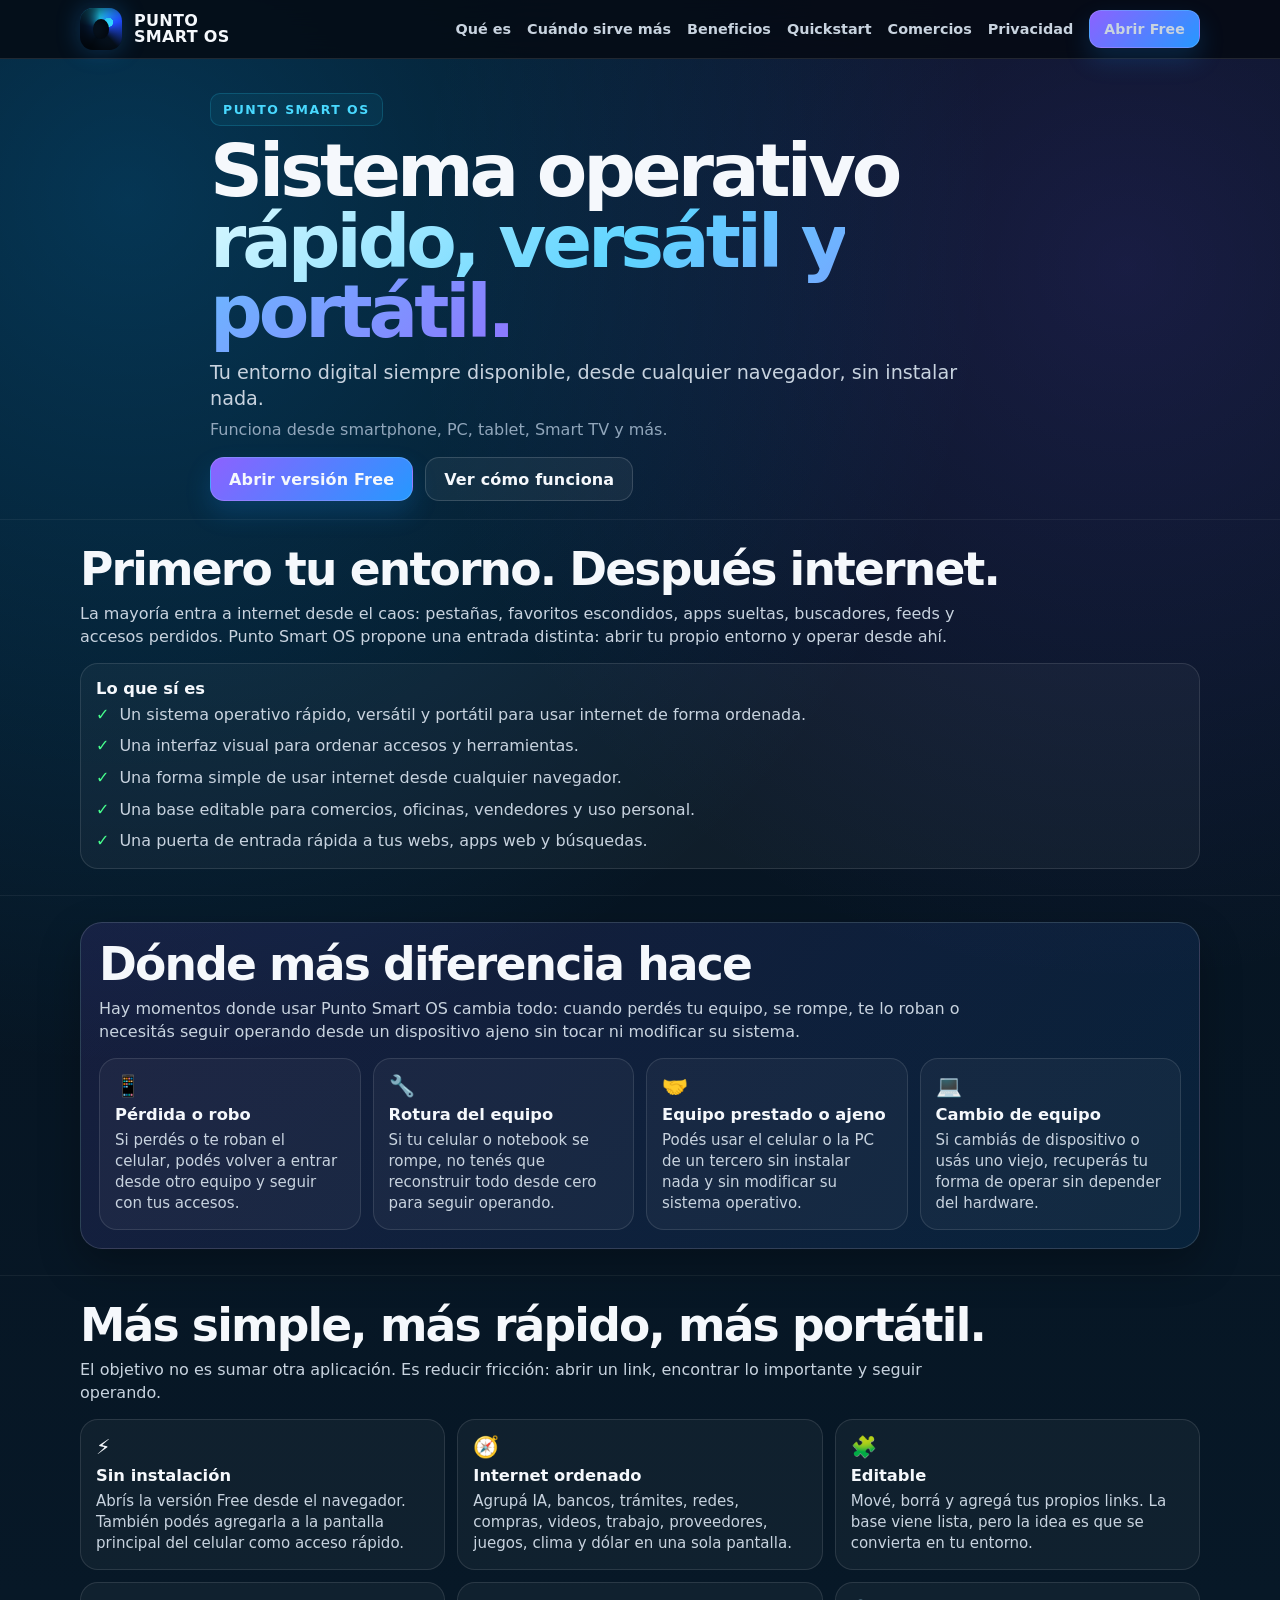
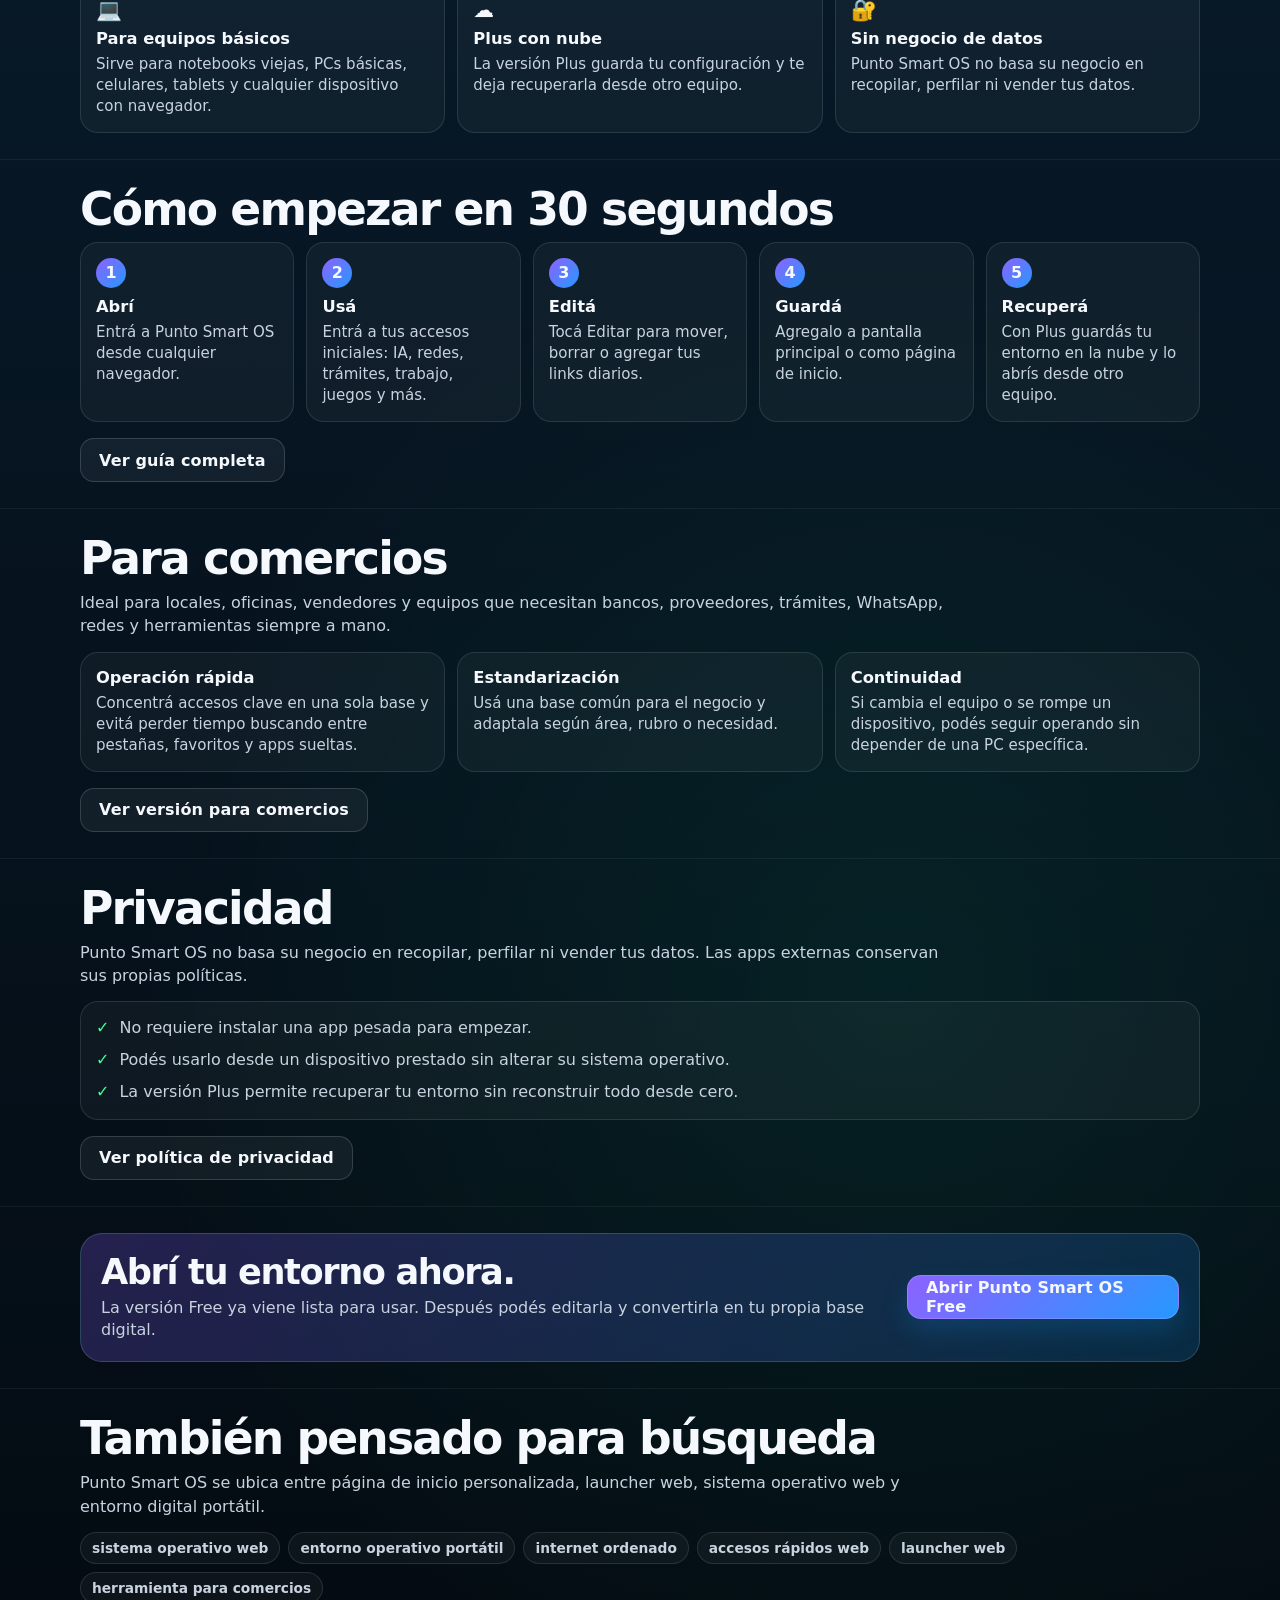
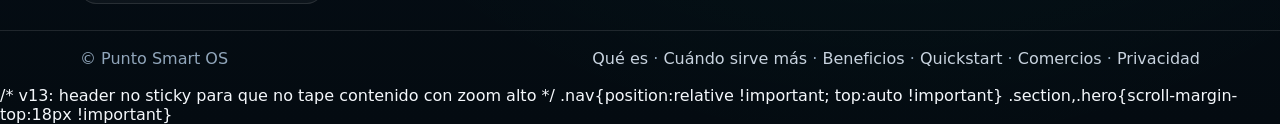
==== commit f8fd8160: "update" ====
--- a/index.html
+++ b/index.html
@@ -1,190 +1,101 @@
 <!doctype html>
 <html lang="es-AR">
-<head>
-  <meta charset="utf-8">
-  <meta name="viewport" content="width=device-width, initial-scale=1">
-  <title>Punto Smart OS | Sistema operativo rápido, versátil y portátil</title>
-  <meta name="description" content="Punto Smart OS es un sistema operativo rápido, versátil y portátil. Tu entorno digital siempre disponible desde cualquier navegador, sin instalar nada.">
-  <meta name="keywords" content="sistema operativo web, entorno operativo portátil, internet ordenado, accesos rápidos web, página de inicio personalizada, launcher web, organizar links, herramienta para comercios">
-  <link rel="canonical" href="https://puntosmart.com.ar/">
-  <link rel="icon" href="favicon.png">
-  <meta property="og:title" content="Punto Smart OS | Sistema operativo rápido, versátil y portátil">
-  <meta property="og:description" content="Tu entorno digital siempre disponible desde cualquier navegador, sin instalar nada.">
-  <meta property="og:type" content="website">
-  <meta property="og:url" content="https://puntosmart.com.ar/">
-  <meta property="og:image" content="https://puntosmart.com.ar/favicon.png">
-  <meta name="twitter:card" content="summary">
-  <link rel="stylesheet" href="styles.css?v=11">
+<head> <meta charset="utf-8"> <meta name="viewport" content="width=device-width, initial-scale=1"> <title>Punto Smart OS | Sistema operativo rápido, versátil y portátil</title> <meta name="description" content="Punto Smart OS es un sistema operativo rápido, versátil y portátil. Tu entorno digital siempre disponible desde cualquier navegador, sin instalar nada."> <meta name="keywords" content="sistema operativo web, entorno operativo portátil, internet ordenado, accesos rápidos web, página de inicio personalizada, launcher web, organizar links, herramienta para comercios"> <link rel="canonical" href="https://puntosmart.com.ar/"> <link rel="icon" href="favicon.png"> <meta property="og:title" content="Punto Smart OS | Sistema operativo rápido, versátil y portátil"> <meta property="og:description" content="Tu entorno digital siempre disponible desde cualquier navegador, sin instalar nada."> <meta property="og:type" content="website"> <meta property="og:url" content="https://puntosmart.com.ar/"> <meta property="og:image" content="https://puntosmart.com.ar/favicon.png"> <meta name="twitter:card" content="summary"> <link rel="stylesheet" href="styles.css?v=13">
+<style id="v12-inline-css">
+:root{ --bg:#06111d; --card:rgba(255,255,255,.052); --line:rgba(255,255,255,.11); --text:#f5f8fc; --muted:#c8d3df; --muted2:#91a6bb; --blue:#2698ff; --cyan:#49d9ff; --violet:#8c62ff; --green:#47ff8d; --shadow:0 16px 42px rgba(0,0,0,.28);
+}
+*{box-sizing:border-box}
+html{scroll-behavior:smooth}
+body{ margin:0; font-family:Inter,system-ui,-apple-system,BlinkMacSystemFont,"Segoe UI",Roboto,Arial,sans-serif; color:var(--text); background: radial-gradient(circle at 10% 6%, rgba(0,168,255,.24), transparent 26%), radial-gradient(circle at 88% 8%, rgba(121,84,255,.16), transparent 22%), radial-gradient(circle at 70% 78%, rgba(0,255,170,.07), transparent 28%), linear-gradient(180deg,#06111d 0%, #071827 48%, #040b11 100%);
+}
+a{color:inherit;text-decoration:none}
+.container{width:min(1120px, calc(100% - 28px)); margin:auto} /* Header */
+.nav{ position:relative; top:auto; z-index:30; background:rgba(5,10,18,.84); backdrop-filter:blur(16px); border-bottom:1px solid var(--line);
+}
+.nav-inner{ min-height:58px; display:flex; align-items:center; justify-content:space-between; gap:16px;
+}
+.brand{display:flex; align-items:center; gap:12px; font-weight:900; letter-spacing:.02em}
+.brand span:last-child{font-size:1rem; line-height:1}
+.logo-mark{ width:42px; height:42px; border-radius:13px; display:inline-block; flex:0 0 auto; background: radial-gradient(circle at 68% 34%, #31d8ff 0 11%, transparent 12%), conic-gradient(from 210deg,#04111f,#0a2d60,#23d7ff,#204cff,#06111d,#04111f); box-shadow: inset 13px 0 14px rgba(0,0,0,.72), 0 0 24px rgba(35,150,255,.28); position:relative
+}
+.logo-mark:after{ content:""; position:absolute; inset:11px 13px; border-radius:50%; background:#06111d; box-shadow:inset -4px 0 9px rgba(0,0,0,.55)
+}
+.nav-links{ display:flex; align-items:center; gap:16px; color:var(--muted); font-weight:720; font-size:.9rem; white-space:nowrap; justify-content:flex-end;
+}
+.nav-links a:hover{color:#fff} .btn{ display:inline-flex; align-items:center; justify-content:center; min-height:44px; padding:0 18px; border-radius:14px; font-weight:860; letter-spacing:.01em; background:linear-gradient(135deg,var(--violet),var(--blue)); border:1px solid rgba(255,255,255,.15); box-shadow:0 12px 26px rgba(24,149,255,.18);
+}
+.btn.small{min-height:38px; padding:0 14px; border-radius:12px; font-size:.88rem}
+.btn.secondary{ background:rgba(255,255,255,.055); box-shadow:none;
+} /* General layout */
+.section{ padding:26px 0; border-top:1px solid rgba(255,255,255,.055); scroll-margin-top:18px;
+}
+.hero{ padding:34px 0 18px; scroll-margin-top:18px;
+}
+.hero-grid{ max-width:860px;
+}
+.kicker{ display:inline-block; color:var(--cyan); font-weight:870; text-transform:uppercase; letter-spacing:.12em; font-size:.78rem; margin-bottom:10px; padding:8px 12px; border:1px solid rgba(41,217,255,.18); border-radius:10px; background:rgba(41,217,255,.06);
+}
+h1{ font-size:clamp(2.25rem, 5.75vw, 4.85rem); line-height:.96; margin:0 0 12px; letter-spacing:-.055em;
+}
+.gradient{ background:linear-gradient(135deg,#d8f7ff 0%, #5ed4ff 46%, #8d76ff 100%); -webkit-background-clip:text; background-clip:text; color:transparent;
+}
+.lead{ font-size:clamp(1rem, 1.7vw, 1.2rem); line-height:1.38; color:var(--muted); margin:0 0 6px; max-width:790px;
+}
+.lead-2{ font-size:1rem; line-height:1.38; color:var(--muted2); margin:0; max-width:770px;
+}
+.ctas{display:flex; gap:12px; flex-wrap:wrap; margin:16px 0 0} .section h2{ font-size:clamp(1.8rem, 3.7vw, 2.85rem); line-height:1.05; margin:0 0 8px; letter-spacing:-.04em;
+}
+.section p.sub{ color:var(--muted); font-size:1rem; line-height:1.46; max-width:880px; margin:0 0 14px;
+} .single-panel,.critical-card,.card,.step,.mini-card{ background:rgba(255,255,255,.04); border:1px solid var(--line); border-radius:18px; padding:15px;
+}
+.single-panel h3,.critical-card h3,.card h3,.step h3,.mini-card h3{margin:0 0 6px; font-size:1.02rem}
+.checklist{display:grid; gap:9px; margin:0; padding:0; list-style:none}
+.checklist li{display:flex; gap:10px; color:var(--muted); line-height:1.42}
+.checklist li:before{content:"✓"; color:var(--green); font-weight:900; flex:0 0 auto} .critical{ background:linear-gradient(135deg, rgba(139,92,255,.12), rgba(24,149,255,.10)); border:1px solid rgba(255,255,255,.14); border-radius:22px; padding:18px; box-shadow:var(--shadow);
+}
+.critical-grid,.cards,.mini-grid{ display:grid; grid-template-columns:repeat(3, minmax(0,1fr)); gap:12px;
+}
+.critical-grid{grid-template-columns:repeat(4, minmax(0,1fr))}
+.critical-card p,.card p,.step p,.mini-card p{ margin:0; color:var(--muted); line-height:1.4; font-size:.94rem
+}
+.icon{font-size:1.3rem; margin-bottom:7px} .steps{ counter-reset:steps; display:grid; grid-template-columns:repeat(5, minmax(0,1fr)); gap:12px;
+}
+.step{counter-increment:steps}
+.step:before{ content:counter(steps); display:grid; place-items:center; width:30px; height:30px; border-radius:50%; background:linear-gradient(135deg,var(--violet),var(--blue)); font-weight:900; margin-bottom:9px;
+} .cta-band{ background:linear-gradient(135deg, rgba(139,92,255,.24), rgba(24,149,255,.18)); border:1px solid rgba(255,255,255,.15); border-radius:22px; padding:20px; display:flex; align-items:center; justify-content:space-between; gap:16px;
+}
+.cta-band h2{margin:0 0 6px; font-size:clamp(1.5rem,3vw,2.2rem)}
+.cta-band p{margin:0; color:var(--muted); line-height:1.4} .keyword-box{display:flex; flex-wrap:wrap; gap:8px; margin-top:8px}
+.tag{ border:1px solid var(--line); border-radius:999px; background:rgba(255,255,255,.04); padding:7px 11px; color:var(--muted); font-weight:650; font-size:.86rem;
+} .footer{border-top:1px solid var(--line); padding:18px 0; color:var(--muted2)}
+.footer-inner{display:flex; justify-content:space-between; gap:16px; flex-wrap:wrap}
+.footer a{color:var(--muted)} .seo-hidden{position:absolute; left:-9999px; top:auto; width:1px; height:1px; overflow:hidden} /* Internal pages */
+.page-hero{padding:42px 0 20px}
+.content{max-width:900px}
+.content h1{font-size:clamp(2.1rem,5vw,4.3rem)}
+.content h2{font-size:1.65rem;margin-top:26px;margin-bottom:10px}
+.content p,.content li{color:var(--muted);line-height:1.58;font-size:1rem}
+.content ul{padding-left:20px}
+.notice{background:rgba(255,255,255,.06);border:1px solid var(--line);border-radius:18px;padding:18px;margin:18px 0}
+.row{display:grid;grid-template-columns:220px 1fr;gap:14px;border-bottom:1px solid var(--line);padding:10px 0}
+.row strong{color:#fff}.row span{color:var(--muted)} @media (max-width: 1080px){ .nav-links{gap:12px; font-size:.84rem}
+}
+@media (max-width: 980px){ .nav-links{display:flex} .critical-grid{grid-template-columns:repeat(2, minmax(0,1fr))} .cards{grid-template-columns:repeat(2, minmax(0,1fr))} .steps{grid-template-columns:repeat(3, minmax(0,1fr))}
+}
+@media (max-width: 760px){ .container{width:min(100% - 22px, 1120px)} .hero{padding:26px 0 14px} .section{padding:22px 0} .critical,.cta-band,.single-panel,.card,.step,.mini-card{padding:14px} .critical-grid,.cards,.steps,.mini-grid{grid-template-columns:1fr} .cta-band{display:block} .cta-band .btn{margin-top:12px} h1{font-size:clamp(2rem, 9vw, 3rem)}
+} /* v11: menú siempre visible, incluso con zoom alto */
+@media (max-width: 1080px){ .nav-inner{ min-height:auto; align-items:flex-start; flex-direction:column; padding:10px 0; } .nav-links{ display:flex !important; width:100%; overflow-x:auto; gap:10px; padding:0 0 8px 0; scrollbar-width:thin; } .nav-links a{ flex:0 0 auto; } .btn.small{ min-height:36px; padding:0 12px; }
+}
+@media (max-width: 760px){ .nav-inner{ align-items:flex-start; flex-direction:column; padding:10px 0; } .nav-links{ display:flex !important; width:100%; overflow-x:auto; gap:10px; padding:0 0 8px 0; } .nav-links a{ flex:0 0 auto; } .brand span:last-child{ font-size:.96rem; }
+} /* v12 anticache override */
+.nav-links{display:flex !important}
+@media (max-width: 1200px){ .nav-inner{ min-height:auto !important; align-items:flex-start !important; flex-direction:column !important; padding:10px 0 !important; } .nav-links{ display:flex !important; width:100% !important; overflow-x:auto !important; gap:10px !important; padding:0 0 8px 0 !important; white-space:nowrap !important; } .nav-links a{flex:0 0 auto !important}
+} </style>
 </head>
-<body>
-  <header class="nav">
-    <div class="container nav-inner">
-      <a class="brand" href="./" aria-label="Punto Smart OS">
-        <span class="logo-mark" aria-hidden="true"></span>
-        <span>PUNTO<br>SMART OS</span>
-      </a>
-      <nav class="nav-links" aria-label="Navegación principal">
-        <a href="#que-es">Qué es</a>
-        <a href="#situaciones">Cuándo sirve más</a>
-        <a href="#beneficios">Beneficios</a>
-        <a href="como-usarlo/">Quickstart</a>
-        <a href="para-comercios/">Comercios</a>
-        <a href="privacidad/">Privacidad</a>
-        <a class="btn small" href="free/">Abrir Free</a>
-      </nav>
-    </div>
-  </header>
-
-  <main>
-    <section class="hero" id="top">
-      <div class="container hero-grid">
-        <div>
-          <div class="kicker">Punto Smart OS</div>
-          <h1>Sistema operativo <span class="gradient">rápido, versátil y portátil.</span></h1>
-          <p class="lead">Tu entorno digital siempre disponible, desde cualquier navegador, sin instalar nada.</p>
-          <p class="lead-2">Funciona desde smartphone, PC, tablet, Smart TV y más.</p>
-          <div class="ctas">
-            <a class="btn" href="free/">Abrir versión Free</a>
-            <a class="btn secondary" href="como-usarlo/">Ver cómo funciona</a>
-          </div>
-        </div>
-      </div>
-    </section>
-
-    <section id="que-es" class="section">
-      <div class="container">
-        <h2>Primero tu entorno. Después internet.</h2>
-        <p class="sub">La mayoría entra a internet desde el caos: pestañas, favoritos escondidos, apps sueltas, buscadores, feeds y accesos perdidos. Punto Smart OS propone una entrada distinta: abrir tu propio entorno y operar desde ahí.</p>
-        <div class="single-panel">
-          <h3>Lo que sí es</h3>
-          <ul class="checklist">
-            <li>Un sistema operativo rápido, versátil y portátil para usar internet de forma ordenada.</li>
-            <li>Una interfaz visual para ordenar accesos y herramientas.</li>
-            <li>Una forma simple de usar internet desde cualquier navegador.</li>
-            <li>Una base editable para comercios, oficinas, vendedores y uso personal.</li>
-            <li>Una puerta de entrada rápida a tus webs, apps web y búsquedas.</li>
-          </ul>
-        </div>
-      </div>
-    </section>
-
-    <section id="situaciones" class="section">
-      <div class="container">
-        <div class="critical">
-          <h2>Dónde más diferencia hace</h2>
-          <p class="sub">Hay momentos donde usar Punto Smart OS cambia todo: cuando perdés tu equipo, se rompe, te lo roban o necesitás seguir operando desde un dispositivo ajeno sin tocar ni modificar su sistema.</p>
-          <div class="critical-grid">
-            <article class="critical-card"><div class="icon">📱</div><h3>Pérdida o robo</h3><p>Si perdés o te roban el celular, podés volver a entrar desde otro equipo y seguir con tus accesos.</p></article>
-            <article class="critical-card"><div class="icon">🔧</div><h3>Rotura del equipo</h3><p>Si tu celular o notebook se rompe, no tenés que reconstruir todo desde cero para seguir operando.</p></article>
-            <article class="critical-card"><div class="icon">🤝</div><h3>Equipo prestado o ajeno</h3><p>Podés usar el celular o la PC de un tercero sin instalar nada y sin modificar su sistema operativo.</p></article>
-            <article class="critical-card"><div class="icon">💻</div><h3>Cambio de equipo</h3><p>Si cambiás de dispositivo o usás uno viejo, recuperás tu forma de operar sin depender del hardware.</p></article>
-          </div>
-        </div>
-      </div>
-    </section>
-
-    <section id="beneficios" class="section">
-      <div class="container">
-        <h2>Más simple, más rápido, más portátil.</h2>
-        <p class="sub">El objetivo no es sumar otra aplicación. Es reducir fricción: abrir un link, encontrar lo importante y seguir operando.</p>
-        <div class="cards">
-          <article class="card"><div class="icon">⚡</div><h3>Sin instalación</h3><p>Abrís la versión Free desde el navegador. También podés agregarla a la pantalla principal del celular como acceso rápido.</p></article>
-          <article class="card"><div class="icon">🧭</div><h3>Internet ordenado</h3><p>Agrupá IA, bancos, trámites, redes, compras, videos, trabajo, proveedores, juegos, clima y dólar en una sola pantalla.</p></article>
-          <article class="card"><div class="icon">🧩</div><h3>Editable</h3><p>Mové, borrá y agregá tus propios links. La base viene lista, pero la idea es que se convierta en tu entorno.</p></article>
-          <article class="card"><div class="icon">💻</div><h3>Para equipos básicos</h3><p>Sirve para notebooks viejas, PCs básicas, celulares, tablets y cualquier dispositivo con navegador.</p></article>
-          <article class="card"><div class="icon">☁️</div><h3>Plus con nube</h3><p>La versión Plus guarda tu configuración y te deja recuperarla desde otro equipo.</p></article>
-          <article class="card"><div class="icon">🔐</div><h3>Sin negocio de datos</h3><p>Punto Smart OS no basa su negocio en recopilar, perfilar ni vender tus datos.</p></article>
-        </div>
-      </div>
-    </section>
-
-    <section id="quickstart" class="section">
-      <div class="container">
-        <h2>Cómo empezar en 30 segundos</h2>
-        <div class="steps">
-          <div class="step"><h3>Abrí</h3><p>Entrá a Punto Smart OS desde cualquier navegador.</p></div>
-          <div class="step"><h3>Usá</h3><p>Entrá a tus accesos iniciales: IA, redes, trámites, trabajo, juegos y más.</p></div>
-          <div class="step"><h3>Editá</h3><p>Tocá Editar para mover, borrar o agregar tus links diarios.</p></div>
-          <div class="step"><h3>Guardá</h3><p>Agregalo a pantalla principal o como página de inicio.</p></div>
-          <div class="step"><h3>Recuperá</h3><p>Con Plus guardás tu entorno en la nube y lo abrís desde otro equipo.</p></div>
-        </div>
-        <div class="ctas"><a class="btn secondary" href="como-usarlo/">Ver guía completa</a></div>
-      </div>
-    </section>
-
-    <section id="comercios" class="section">
-      <div class="container">
-        <h2>Para comercios</h2>
-        <p class="sub">Ideal para locales, oficinas, vendedores y equipos que necesitan bancos, proveedores, trámites, WhatsApp, redes y herramientas siempre a mano.</p>
-        <div class="mini-grid">
-          <article class="mini-card"><h3>Operación rápida</h3><p>Concentrá accesos clave en una sola base y evitá perder tiempo buscando entre pestañas, favoritos y apps sueltas.</p></article>
-          <article class="mini-card"><h3>Estandarización</h3><p>Usá una base común para el negocio y adaptala según área, rubro o necesidad.</p></article>
-          <article class="mini-card"><h3>Continuidad</h3><p>Si cambia el equipo o se rompe un dispositivo, podés seguir operando sin depender de una PC específica.</p></article>
-        </div>
-        <div class="ctas"><a class="btn secondary" href="para-comercios/">Ver versión para comercios</a></div>
-      </div>
-    </section>
-
-    <section id="privacidad" class="section">
-      <div class="container">
-        <h2>Privacidad</h2>
-        <p class="sub">Punto Smart OS no basa su negocio en recopilar, perfilar ni vender tus datos. Las apps externas conservan sus propias políticas.</p>
-        <div class="single-panel">
-          <ul class="checklist">
-            <li>No requiere instalar una app pesada para empezar.</li>
-            <li>Podés usarlo desde un dispositivo prestado sin alterar su sistema operativo.</li>
-            <li>La versión Plus permite recuperar tu entorno sin reconstruir todo desde cero.</li>
-          </ul>
-        </div>
-        <div class="ctas"><a class="btn secondary" href="privacidad/">Ver política de privacidad</a></div>
-      </div>
-    </section>
-
-    <section class="section">
-      <div class="container">
-        <div class="cta-band">
-          <div>
-            <h2>Abrí tu entorno ahora.</h2>
-            <p>La versión Free ya viene lista para usar. Después podés editarla y convertirla en tu propia base digital.</p>
-          </div>
-          <a class="btn" href="free/">Abrir Punto Smart OS Free</a>
-        </div>
-      </div>
-    </section>
-
-    <section class="section">
-      <div class="container">
-        <h2>También pensado para búsqueda</h2>
-        <p class="sub">Punto Smart OS se ubica entre página de inicio personalizada, launcher web, sistema operativo web y entorno digital portátil.</p>
-        <div class="keyword-box">
-          <span class="tag">sistema operativo web</span>
-          <span class="tag">entorno operativo portátil</span>
-          <span class="tag">internet ordenado</span>
-          <span class="tag">accesos rápidos web</span>
-          <span class="tag">launcher web</span>
-          <span class="tag">herramienta para comercios</span>
-        </div>
-      </div>
-    </section>
-
-    <section class="seo-hidden" aria-hidden="true">
-      <h2>Punto Smart OS para usar desde cualquier navegador</h2>
-      <p>Punto Smart OS sirve para abrir accesos rápidos, ordenar links, usar internet desde un equipo ajeno, recuperar tu entorno después de pérdida, robo o rotura del celular y trabajar desde equipos básicos.</p>
-    </section>
-  </main>
-
-  <footer class="footer">
-    <div class="container footer-inner">
-      <div>© Punto Smart OS</div>
-      <div>
-        <a href="#que-es">Qué es</a> ·
-        <a href="#situaciones">Cuándo sirve más</a> ·
-        <a href="#beneficios">Beneficios</a> ·
-        <a href="como-usarlo/">Quickstart</a> ·
-        <a href="para-comercios/">Comercios</a> ·
-        <a href="privacidad/">Privacidad</a>
-      </div>
-    </div>
-  </footer>
+<body> <header class="nav"> <div class="container nav-inner"> <a class="brand" href="./" aria-label="Punto Smart OS"> <span class="logo-mark" aria-hidden="true"></span> <span>PUNTO<br>SMART OS</span> </a> <nav class="nav-links" aria-label="Navegación principal"> <a href="#que-es">Qué es</a> <a href="#situaciones">Cuándo sirve más</a> <a href="#beneficios">Beneficios</a> <a href="como-usarlo/">Quickstart</a> <a href="para-comercios/">Comercios</a> <a href="privacidad/">Privacidad</a> <a class="btn small" href="free/">Abrir Free</a> </nav> </div> </header> <main> <section class="hero" id="top"> <div class="container hero-grid"> <div> <div class="kicker">Punto Smart OS</div> <h1>Sistema operativo <span class="gradient">rápido, versátil y portátil.</span></h1> <p class="lead">Tu entorno digital siempre disponible, desde cualquier navegador, sin instalar nada.</p> <p class="lead-2">Funciona desde smartphone, PC, tablet, Smart TV y más.</p> <div class="ctas"> <a class="btn" href="free/">Abrir versión Free</a> <a class="btn secondary" href="como-usarlo/">Ver cómo funciona</a> </div> </div> </div> </section> <section id="que-es" class="section"> <div class="container"> <h2>Primero tu entorno. Después internet.</h2> <p class="sub">La mayoría entra a internet desde el caos: pestañas, favoritos escondidos, apps sueltas, buscadores, feeds y accesos perdidos. Punto Smart OS propone una entrada distinta: abrir tu propio entorno y operar desde ahí.</p> <div class="single-panel"> <h3>Lo que sí es</h3> <ul class="checklist"> <li>Un sistema operativo rápido, versátil y portátil para usar internet de forma ordenada.</li> <li>Una interfaz visual para ordenar accesos y herramientas.</li> <li>Una forma simple de usar internet desde cualquier navegador.</li> <li>Una base editable para comercios, oficinas, vendedores y uso personal.</li> <li>Una puerta de entrada rápida a tus webs, apps web y búsquedas.</li> </ul> </div> </div> </section> <section id="situaciones" class="section"> <div class="container"> <div class="critical"> <h2>Dónde más diferencia hace</h2> <p class="sub">Hay momentos donde usar Punto Smart OS cambia todo: cuando perdés tu equipo, se rompe, te lo roban o necesitás seguir operando desde un dispositivo ajeno sin tocar ni modificar su sistema.</p> <div class="critical-grid"> <article class="critical-card"><div class="icon">📱</div><h3>Pérdida o robo</h3><p>Si perdés o te roban el celular, podés volver a entrar desde otro equipo y seguir con tus accesos.</p></article> <article class="critical-card"><div class="icon">🔧</div><h3>Rotura del equipo</h3><p>Si tu celular o notebook se rompe, no tenés que reconstruir todo desde cero para seguir operando.</p></article> <article class="critical-card"><div class="icon">🤝</div><h3>Equipo prestado o ajeno</h3><p>Podés usar el celular o la PC de un tercero sin instalar nada y sin modificar su sistema operativo.</p></article> <article class="critical-card"><div class="icon">💻</div><h3>Cambio de equipo</h3><p>Si cambiás de dispositivo o usás uno viejo, recuperás tu forma de operar sin depender del hardware.</p></article> </div> </div> </div> </section> <section id="beneficios" class="section"> <div class="container"> <h2>Más simple, más rápido, más portátil.</h2> <p class="sub">El objetivo no es sumar otra aplicación. Es reducir fricción: abrir un link, encontrar lo importante y seguir operando.</p> <div class="cards"> <article class="card"><div class="icon">⚡</div><h3>Sin instalación</h3><p>Abrís la versión Free desde el navegador. También podés agregarla a la pantalla principal del celular como acceso rápido.</p></article> <article class="card"><div class="icon">🧭</div><h3>Internet ordenado</h3><p>Agrupá IA, bancos, trámites, redes, compras, videos, trabajo, proveedores, juegos, clima y dólar en una sola pantalla.</p></article> <article class="card"><div class="icon">🧩</div><h3>Editable</h3><p>Mové, borrá y agregá tus propios links. La base viene lista, pero la idea es que se convierta en tu entorno.</p></article> <article class="card"><div class="icon">💻</div><h3>Para equipos básicos</h3><p>Sirve para notebooks viejas, PCs básicas, celulares, tablets y cualquier dispositivo con navegador.</p></article> <article class="card"><div class="icon">☁️</div><h3>Plus con nube</h3><p>La versión Plus guarda tu configuración y te deja recuperarla desde otro equipo.</p></article> <article class="card"><div class="icon">🔐</div><h3>Sin negocio de datos</h3><p>Punto Smart OS no basa su negocio en recopilar, perfilar ni vender tus datos.</p></article> </div> </div> </section> <section id="quickstart" class="section"> <div class="container"> <h2>Cómo empezar en 30 segundos</h2> <div class="steps"> <div class="step"><h3>Abrí</h3><p>Entrá a Punto Smart OS desde cualquier navegador.</p></div> <div class="step"><h3>Usá</h3><p>Entrá a tus accesos iniciales: IA, redes, trámites, trabajo, juegos y más.</p></div> <div class="step"><h3>Editá</h3><p>Tocá Editar para mover, borrar o agregar tus links diarios.</p></div> <div class="step"><h3>Guardá</h3><p>Agregalo a pantalla principal o como página de inicio.</p></div> <div class="step"><h3>Recuperá</h3><p>Con Plus guardás tu entorno en la nube y lo abrís desde otro equipo.</p></div> </div> <div class="ctas"><a class="btn secondary" href="como-usarlo/">Ver guía completa</a></div> </div> </section> <section id="comercios" class="section"> <div class="container"> <h2>Para comercios</h2> <p class="sub">Ideal para locales, oficinas, vendedores y equipos que necesitan bancos, proveedores, trámites, WhatsApp, redes y herramientas siempre a mano.</p> <div class="mini-grid"> <article class="mini-card"><h3>Operación rápida</h3><p>Concentrá accesos clave en una sola base y evitá perder tiempo buscando entre pestañas, favoritos y apps sueltas.</p></article> <article class="mini-card"><h3>Estandarización</h3><p>Usá una base común para el negocio y adaptala según área, rubro o necesidad.</p></article> <article class="mini-card"><h3>Continuidad</h3><p>Si cambia el equipo o se rompe un dispositivo, podés seguir operando sin depender de una PC específica.</p></article> </div> <div class="ctas"><a class="btn secondary" href="para-comercios/">Ver versión para comercios</a></div> </div> </section> <section id="privacidad" class="section"> <div class="container"> <h2>Privacidad</h2> <p class="sub">Punto Smart OS no basa su negocio en recopilar, perfilar ni vender tus datos. Las apps externas conservan sus propias políticas.</p> <div class="single-panel"> <ul class="checklist"> <li>No requiere instalar una app pesada para empezar.</li> <li>Podés usarlo desde un dispositivo prestado sin alterar su sistema operativo.</li> <li>La versión Plus permite recuperar tu entorno sin reconstruir todo desde cero.</li> </ul> </div> <div class="ctas"><a class="btn secondary" href="privacidad/">Ver política de privacidad</a></div> </div> </section> <section class="section"> <div class="container"> <div class="cta-band"> <div> <h2>Abrí tu entorno ahora.</h2> <p>La versión Free ya viene lista para usar. Después podés editarla y convertirla en tu propia base digital.</p> </div> <a class="btn" href="free/">Abrir Punto Smart OS Free</a> </div> </div> </section> <section class="section"> <div class="container"> <h2>También pensado para búsqueda</h2> <p class="sub">Punto Smart OS se ubica entre página de inicio personalizada, launcher web, sistema operativo web y entorno digital portátil.</p> <div class="keyword-box"> <span class="tag">sistema operativo web</span> <span class="tag">entorno operativo portátil</span> <span class="tag">internet ordenado</span> <span class="tag">accesos rápidos web</span> <span class="tag">launcher web</span> <span class="tag">herramienta para comercios</span> </div> </div> </section> <section class="seo-hidden" aria-hidden="true"> <h2>Punto Smart OS para usar desde cualquier navegador</h2> <p>Punto Smart OS sirve para abrir accesos rápidos, ordenar links, usar internet desde un equipo ajeno, recuperar tu entorno después de pérdida, robo o rotura del celular y trabajar desde equipos básicos.</p> </section> </main> <footer class="footer"> <div class="container footer-inner"> <div>© Punto Smart OS</div> <div> <a href="#que-es">Qué es</a> · <a href="#situaciones">Cuándo sirve más</a> · <a href="#beneficios">Beneficios</a> · <a href="como-usarlo/">Quickstart</a> · <a href="para-comercios/">Comercios</a> · <a href="privacidad/">Privacidad</a> </div> </div> </footer>
 </body>
 </html>
+
+/* v13: header no sticky para que no tape contenido con zoom alto */
+.nav{position:relative !important; top:auto !important}
+.section,.hero{scroll-margin-top:18px !important}
--- a/styles.css
+++ b/styles.css
@@ -1,214 +1,71 @@
-:root{
-  --bg:#06111d;
-  --card:rgba(255,255,255,.052);
-  --line:rgba(255,255,255,.11);
-  --text:#f5f8fc;
-  --muted:#c8d3df;
-  --muted2:#91a6bb;
-  --blue:#2698ff;
-  --cyan:#49d9ff;
-  --violet:#8c62ff;
-  --green:#47ff8d;
-  --shadow:0 16px 42px rgba(0,0,0,.28);
+:root{ --bg:#06111d; --card:rgba(255,255,255,.052); --line:rgba(255,255,255,.11); --text:#f5f8fc; --muted:#c8d3df; --muted2:#91a6bb; --blue:#2698ff; --cyan:#49d9ff; --violet:#8c62ff; --green:#47ff8d; --shadow:0 16px 42px rgba(0,0,0,.28);
 }
 *{box-sizing:border-box}
 html{scroll-behavior:smooth}
-body{
-  margin:0;
-  font-family:Inter,system-ui,-apple-system,BlinkMacSystemFont,"Segoe UI",Roboto,Arial,sans-serif;
-  color:var(--text);
-  background:
-    radial-gradient(circle at 10% 6%, rgba(0,168,255,.24), transparent 26%),
-    radial-gradient(circle at 88% 8%, rgba(121,84,255,.16), transparent 22%),
-    radial-gradient(circle at 70% 78%, rgba(0,255,170,.07), transparent 28%),
-    linear-gradient(180deg,#06111d 0%, #071827 48%, #040b11 100%);
+body{ margin:0; font-family:Inter,system-ui,-apple-system,BlinkMacSystemFont,"Segoe UI",Roboto,Arial,sans-serif; color:var(--text); background: radial-gradient(circle at 10% 6%, rgba(0,168,255,.24), transparent 26%), radial-gradient(circle at 88% 8%, rgba(121,84,255,.16), transparent 22%), radial-gradient(circle at 70% 78%, rgba(0,255,170,.07), transparent 28%), linear-gradient(180deg,#06111d 0%, #071827 48%, #040b11 100%);
 }
 a{color:inherit;text-decoration:none}
-.container{width:min(1120px, calc(100% - 28px)); margin:auto}
-
-/* Header */
-.nav{
-  position:sticky; top:0; z-index:30;
-  background:rgba(5,10,18,.84);
-  backdrop-filter:blur(16px);
-  border-bottom:1px solid var(--line);
+.container{width:min(1120px, calc(100% - 28px)); margin:auto} /* Header */
+.nav{ position:relative; top:auto; z-index:30; background:rgba(5,10,18,.84); backdrop-filter:blur(16px); border-bottom:1px solid var(--line);
 }
-.nav-inner{
-  min-height:58px;
-  display:flex; align-items:center; justify-content:space-between; gap:16px;
+.nav-inner{ min-height:58px; display:flex; align-items:center; justify-content:space-between; gap:16px;
 }
 .brand{display:flex; align-items:center; gap:12px; font-weight:900; letter-spacing:.02em}
 .brand span:last-child{font-size:1rem; line-height:1}
-.logo-mark{
-  width:42px; height:42px; border-radius:13px; display:inline-block; flex:0 0 auto;
-  background:
-    radial-gradient(circle at 68% 34%, #31d8ff 0 11%, transparent 12%),
-    conic-gradient(from 210deg,#04111f,#0a2d60,#23d7ff,#204cff,#06111d,#04111f);
-  box-shadow: inset 13px 0 14px rgba(0,0,0,.72), 0 0 24px rgba(35,150,255,.28);
-  position:relative
+.logo-mark{ width:42px; height:42px; border-radius:13px; display:inline-block; flex:0 0 auto; background: radial-gradient(circle at 68% 34%, #31d8ff 0 11%, transparent 12%), conic-gradient(from 210deg,#04111f,#0a2d60,#23d7ff,#204cff,#06111d,#04111f); box-shadow: inset 13px 0 14px rgba(0,0,0,.72), 0 0 24px rgba(35,150,255,.28); position:relative
 }
-.logo-mark:after{
-  content:""; position:absolute; inset:11px 13px; border-radius:50%;
-  background:#06111d; box-shadow:inset -4px 0 9px rgba(0,0,0,.55)
+.logo-mark:after{ content:""; position:absolute; inset:11px 13px; border-radius:50%; background:#06111d; box-shadow:inset -4px 0 9px rgba(0,0,0,.55)
 }
-.nav-links{
-  display:flex; align-items:center; gap:16px; color:var(--muted);
-  font-weight:720; font-size:.9rem; white-space:nowrap; justify-content:flex-end;
+.nav-links{ display:flex; align-items:center; gap:16px; color:var(--muted); font-weight:720; font-size:.9rem; white-space:nowrap; justify-content:flex-end;
 }
-.nav-links a:hover{color:#fff}
-
-.btn{
-  display:inline-flex; align-items:center; justify-content:center;
-  min-height:44px; padding:0 18px; border-radius:14px;
-  font-weight:860; letter-spacing:.01em;
-  background:linear-gradient(135deg,var(--violet),var(--blue));
-  border:1px solid rgba(255,255,255,.15);
-  box-shadow:0 12px 26px rgba(24,149,255,.18);
+.nav-links a:hover{color:#fff} .btn{ display:inline-flex; align-items:center; justify-content:center; min-height:44px; padding:0 18px; border-radius:14px; font-weight:860; letter-spacing:.01em; background:linear-gradient(135deg,var(--violet),var(--blue)); border:1px solid rgba(255,255,255,.15); box-shadow:0 12px 26px rgba(24,149,255,.18);
 }
 .btn.small{min-height:38px; padding:0 14px; border-radius:12px; font-size:.88rem}
-.btn.secondary{
-  background:rgba(255,255,255,.055);
-  box-shadow:none;
+.btn.secondary{ background:rgba(255,255,255,.055); box-shadow:none;
+} /* General layout */
+.section{ padding:26px 0; border-top:1px solid rgba(255,255,255,.055); scroll-margin-top:18px;
 }
-
-/* General layout */
-.section{
-  padding:26px 0;
-  border-top:1px solid rgba(255,255,255,.055);
-  scroll-margin-top:76px;
+.hero{ padding:34px 0 18px; scroll-margin-top:18px;
 }
-.hero{
-  padding:34px 0 18px;
-  scroll-margin-top:76px;
+.hero-grid{ max-width:860px;
 }
-.hero-grid{
-  max-width:860px;
+.kicker{ display:inline-block; color:var(--cyan); font-weight:870; text-transform:uppercase; letter-spacing:.12em; font-size:.78rem; margin-bottom:10px; padding:8px 12px; border:1px solid rgba(41,217,255,.18); border-radius:10px; background:rgba(41,217,255,.06);
 }
-.kicker{
-  display:inline-block;
-  color:var(--cyan);
-  font-weight:870;
-  text-transform:uppercase;
-  letter-spacing:.12em;
-  font-size:.78rem;
-  margin-bottom:10px;
-  padding:8px 12px;
-  border:1px solid rgba(41,217,255,.18);
-  border-radius:10px;
-  background:rgba(41,217,255,.06);
+h1{ font-size:clamp(2.25rem, 5.75vw, 4.85rem); line-height:.96; margin:0 0 12px; letter-spacing:-.055em;
 }
-h1{
-  font-size:clamp(2.25rem, 5.75vw, 4.85rem);
-  line-height:.96;
-  margin:0 0 12px;
-  letter-spacing:-.055em;
+.gradient{ background:linear-gradient(135deg,#d8f7ff 0%, #5ed4ff 46%, #8d76ff 100%); -webkit-background-clip:text; background-clip:text; color:transparent;
 }
-.gradient{
-  background:linear-gradient(135deg,#d8f7ff 0%, #5ed4ff 46%, #8d76ff 100%);
-  -webkit-background-clip:text; background-clip:text; color:transparent;
+.lead{ font-size:clamp(1rem, 1.7vw, 1.2rem); line-height:1.38; color:var(--muted); margin:0 0 6px; max-width:790px;
 }
-.lead{
-  font-size:clamp(1rem, 1.7vw, 1.2rem);
-  line-height:1.38;
-  color:var(--muted);
-  margin:0 0 6px;
-  max-width:790px;
+.lead-2{ font-size:1rem; line-height:1.38; color:var(--muted2); margin:0; max-width:770px;
 }
-.lead-2{
-  font-size:1rem;
-  line-height:1.38;
-  color:var(--muted2);
-  margin:0;
-  max-width:770px;
+.ctas{display:flex; gap:12px; flex-wrap:wrap; margin:16px 0 0} .section h2{ font-size:clamp(1.8rem, 3.7vw, 2.85rem); line-height:1.05; margin:0 0 8px; letter-spacing:-.04em;
 }
-.ctas{display:flex; gap:12px; flex-wrap:wrap; margin:16px 0 0}
-
-.section h2{
-  font-size:clamp(1.8rem, 3.7vw, 2.85rem);
-  line-height:1.05;
-  margin:0 0 8px;
-  letter-spacing:-.04em;
-}
-.section p.sub{
-  color:var(--muted);
-  font-size:1rem;
-  line-height:1.46;
-  max-width:880px;
-  margin:0 0 14px;
-}
-
-.single-panel,.critical-card,.card,.step,.mini-card{
-  background:rgba(255,255,255,.04);
-  border:1px solid var(--line);
-  border-radius:18px;
-  padding:15px;
+.section p.sub{ color:var(--muted); font-size:1rem; line-height:1.46; max-width:880px; margin:0 0 14px;
+} .single-panel,.critical-card,.card,.step,.mini-card{ background:rgba(255,255,255,.04); border:1px solid var(--line); border-radius:18px; padding:15px;
 }
 .single-panel h3,.critical-card h3,.card h3,.step h3,.mini-card h3{margin:0 0 6px; font-size:1.02rem}
 .checklist{display:grid; gap:9px; margin:0; padding:0; list-style:none}
 .checklist li{display:flex; gap:10px; color:var(--muted); line-height:1.42}
-.checklist li:before{content:"✓"; color:var(--green); font-weight:900; flex:0 0 auto}
-
-.critical{
-  background:linear-gradient(135deg, rgba(139,92,255,.12), rgba(24,149,255,.10));
-  border:1px solid rgba(255,255,255,.14);
-  border-radius:22px;
-  padding:18px;
-  box-shadow:var(--shadow);
+.checklist li:before{content:"✓"; color:var(--green); font-weight:900; flex:0 0 auto} .critical{ background:linear-gradient(135deg, rgba(139,92,255,.12), rgba(24,149,255,.10)); border:1px solid rgba(255,255,255,.14); border-radius:22px; padding:18px; box-shadow:var(--shadow);
 }
-.critical-grid,.cards,.mini-grid{
-  display:grid;
-  grid-template-columns:repeat(3, minmax(0,1fr));
-  gap:12px;
+.critical-grid,.cards,.mini-grid{ display:grid; grid-template-columns:repeat(3, minmax(0,1fr)); gap:12px;
 }
 .critical-grid{grid-template-columns:repeat(4, minmax(0,1fr))}
-.critical-card p,.card p,.step p,.mini-card p{
-  margin:0; color:var(--muted); line-height:1.4; font-size:.94rem
+.critical-card p,.card p,.step p,.mini-card p{ margin:0; color:var(--muted); line-height:1.4; font-size:.94rem
 }
-.icon{font-size:1.3rem; margin-bottom:7px}
-
-.steps{
-  counter-reset:steps;
-  display:grid;
-  grid-template-columns:repeat(5, minmax(0,1fr));
-  gap:12px;
+.icon{font-size:1.3rem; margin-bottom:7px} .steps{ counter-reset:steps; display:grid; grid-template-columns:repeat(5, minmax(0,1fr)); gap:12px;
 }
 .step{counter-increment:steps}
-.step:before{
-  content:counter(steps);
-  display:grid; place-items:center;
-  width:30px; height:30px; border-radius:50%;
-  background:linear-gradient(135deg,var(--violet),var(--blue));
-  font-weight:900; margin-bottom:9px;
-}
-
-.cta-band{
-  background:linear-gradient(135deg, rgba(139,92,255,.24), rgba(24,149,255,.18));
-  border:1px solid rgba(255,255,255,.15);
-  border-radius:22px;
-  padding:20px;
-  display:flex; align-items:center; justify-content:space-between; gap:16px;
+.step:before{ content:counter(steps); display:grid; place-items:center; width:30px; height:30px; border-radius:50%; background:linear-gradient(135deg,var(--violet),var(--blue)); font-weight:900; margin-bottom:9px;
+} .cta-band{ background:linear-gradient(135deg, rgba(139,92,255,.24), rgba(24,149,255,.18)); border:1px solid rgba(255,255,255,.15); border-radius:22px; padding:20px; display:flex; align-items:center; justify-content:space-between; gap:16px;
 }
 .cta-band h2{margin:0 0 6px; font-size:clamp(1.5rem,3vw,2.2rem)}
-.cta-band p{margin:0; color:var(--muted); line-height:1.4}
-
-.keyword-box{display:flex; flex-wrap:wrap; gap:8px; margin-top:8px}
-.tag{
-  border:1px solid var(--line);
-  border-radius:999px;
-  background:rgba(255,255,255,.04);
-  padding:7px 11px;
-  color:var(--muted);
-  font-weight:650;
-  font-size:.86rem;
-}
-
-.footer{border-top:1px solid var(--line); padding:18px 0; color:var(--muted2)}
+.cta-band p{margin:0; color:var(--muted); line-height:1.4} .keyword-box{display:flex; flex-wrap:wrap; gap:8px; margin-top:8px}
+.tag{ border:1px solid var(--line); border-radius:999px; background:rgba(255,255,255,.04); padding:7px 11px; color:var(--muted); font-weight:650; font-size:.86rem;
+} .footer{border-top:1px solid var(--line); padding:18px 0; color:var(--muted2)}
 .footer-inner{display:flex; justify-content:space-between; gap:16px; flex-wrap:wrap}
-.footer a{color:var(--muted)}
-
-.seo-hidden{position:absolute; left:-9999px; top:auto; width:1px; height:1px; overflow:hidden}
-
-/* Internal pages */
+.footer a{color:var(--muted)} .seo-hidden{position:absolute; left:-9999px; top:auto; width:1px; height:1px; overflow:hidden} /* Internal pages */
 .page-hero{padding:42px 0 20px}
 .content{max-width:900px}
 .content h1{font-size:clamp(2.1rem,5vw,4.3rem)}
@@ -217,70 +74,22 @@
 .content ul{padding-left:20px}
 .notice{background:rgba(255,255,255,.06);border:1px solid var(--line);border-radius:18px;padding:18px;margin:18px 0}
 .row{display:grid;grid-template-columns:220px 1fr;gap:14px;border-bottom:1px solid var(--line);padding:10px 0}
-.row strong{color:#fff}.row span{color:var(--muted)}
+.row strong{color:#fff}.row span{color:var(--muted)} @media (max-width: 1080px){ .nav-links{gap:12px; font-size:.84rem}
+}
+@media (max-width: 980px){ .nav-links{display:flex} .critical-grid{grid-template-columns:repeat(2, minmax(0,1fr))} .cards{grid-template-columns:repeat(2, minmax(0,1fr))} .steps{grid-template-columns:repeat(3, minmax(0,1fr))}
+}
+@media (max-width: 760px){ .container{width:min(100% - 22px, 1120px)} .hero{padding:26px 0 14px} .section{padding:22px 0} .critical,.cta-band,.single-panel,.card,.step,.mini-card{padding:14px} .critical-grid,.cards,.steps,.mini-grid{grid-template-columns:1fr} .cta-band{display:block} .cta-band .btn{margin-top:12px} h1{font-size:clamp(2rem, 9vw, 3rem)}
+} /* v11: menú siempre visible, incluso con zoom alto */
+@media (max-width: 1080px){ .nav-inner{ min-height:auto; align-items:flex-start; flex-direction:column; padding:10px 0; } .nav-links{ display:flex !important; width:100%; overflow-x:auto; gap:10px; padding:0 0 8px 0; scrollbar-width:thin; } .nav-links a{ flex:0 0 auto; } .btn.small{ min-height:36px; padding:0 12px; }
+}
+@media (max-width: 760px){ .nav-inner{ align-items:flex-start; flex-direction:column; padding:10px 0; } .nav-links{ display:flex !important; width:100%; overflow-x:auto; gap:10px; padding:0 0 8px 0; } .nav-links a{ flex:0 0 auto; } .brand span:last-child{ font-size:.96rem; }
+} /* v12 anticache override */
+.nav-links{display:flex !important}
+@media (max-width: 1200px){ .nav-inner{ min-height:auto !important; align-items:flex-start !important; flex-direction:column !important; padding:10px 0 !important; } .nav-links{ display:flex !important; width:100% !important; overflow-x:auto !important; gap:10px !important; padding:0 0 8px 0 !important; white-space:nowrap !important; } .nav-links a{flex:0 0 auto !important}
+} /* v13: header no sticky para que no tape contenido con zoom alto */
+.nav{position:relative !important; top:auto !important}
+.section,.hero{scroll-margin-top:18px !important}
 
-@media (max-width: 1080px){
-  .nav-links{gap:12px; font-size:.84rem}
-}
-@media (max-width: 980px){
-  .nav-links{display:flex}
-  .critical-grid{grid-template-columns:repeat(2, minmax(0,1fr))}
-  .cards{grid-template-columns:repeat(2, minmax(0,1fr))}
-  .steps{grid-template-columns:repeat(3, minmax(0,1fr))}
-}
-@media (max-width: 760px){
-  .container{width:min(100% - 22px, 1120px)}
-  .hero{padding:26px 0 14px}
-  .section{padding:22px 0}
-  .critical,.cta-band,.single-panel,.card,.step,.mini-card{padding:14px}
-  .critical-grid,.cards,.steps,.mini-grid{grid-template-columns:1fr}
-  .cta-band{display:block}
-  .cta-band .btn{margin-top:12px}
-  h1{font-size:clamp(2rem, 9vw, 3rem)}
-}
-
-
-/* v11: menú siempre visible, incluso con zoom alto */
-@media (max-width: 1080px){
-  .nav-inner{
-    min-height:auto;
-    align-items:flex-start;
-    flex-direction:column;
-    padding:10px 0;
-  }
-  .nav-links{
-    display:flex !important;
-    width:100%;
-    overflow-x:auto;
-    gap:10px;
-    padding:0 0 8px 0;
-    scrollbar-width:thin;
-  }
-  .nav-links a{
-    flex:0 0 auto;
-  }
-  .btn.small{
-    min-height:36px;
-    padding:0 12px;
-  }
-}
-@media (max-width: 760px){
-  .nav-inner{
-    align-items:flex-start;
-    flex-direction:column;
-    padding:10px 0;
-  }
-  .nav-links{
-    display:flex !important;
-    width:100%;
-    overflow-x:auto;
-    gap:10px;
-    padding:0 0 8px 0;
-  }
-  .nav-links a{
-    flex:0 0 auto;
-  }
-  .brand span:last-child{
-    font-size:.96rem;
-  }
-}
+/* v13: header no sticky para que no tape contenido con zoom alto */
+.nav{position:relative !important; top:auto !important}
+.section,.hero{scroll-margin-top:18px !important}
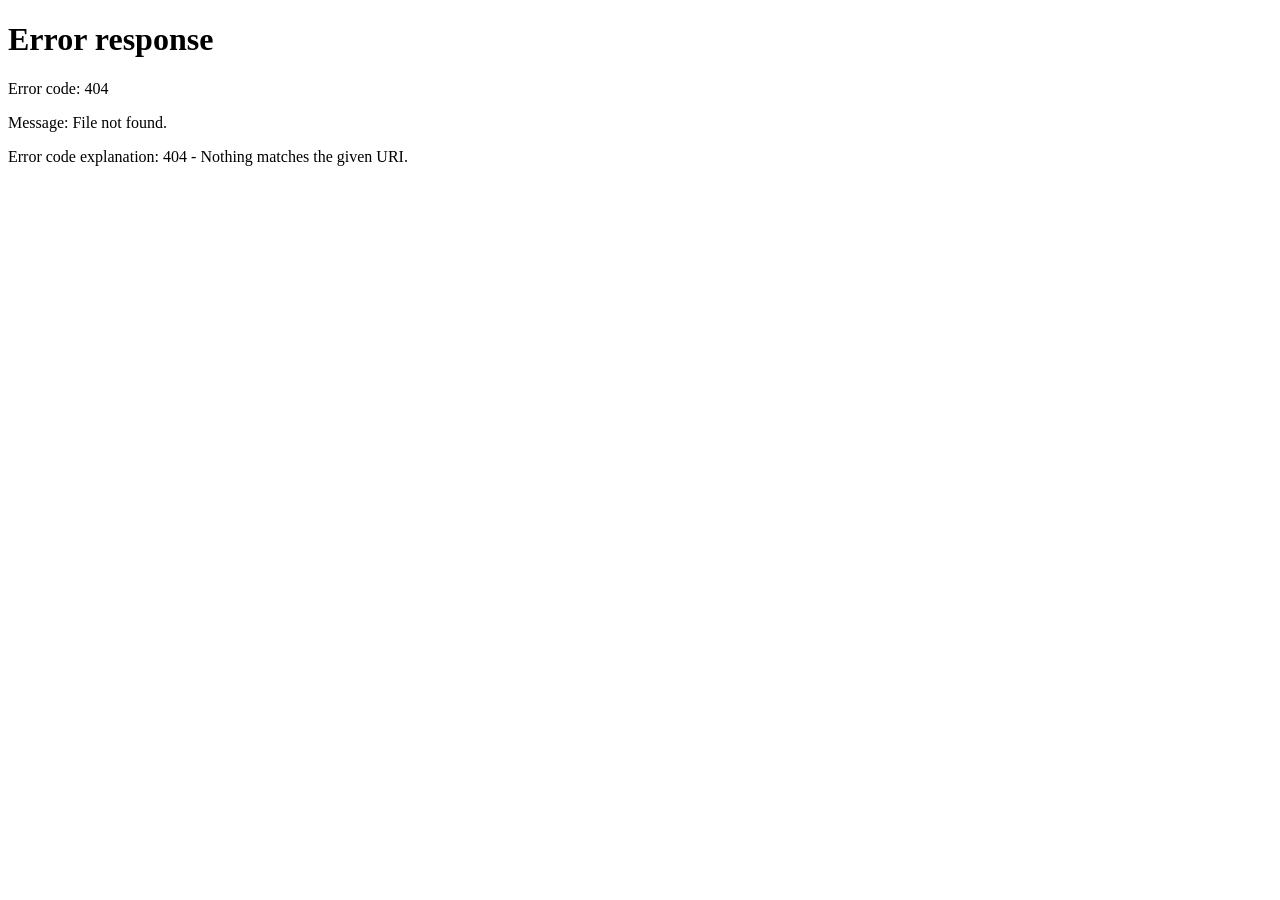
==== commit 7e534e36: "update" ====
--- a/index.html
+++ b/index.html
@@ -1,101 +1 @@
-<!doctype html>
-<html lang="es-AR">
-<head> <meta charset="utf-8"> <meta name="viewport" content="width=device-width, initial-scale=1"> <title>Punto Smart OS | Sistema operativo rápido, versátil y portátil</title> <meta name="description" content="Punto Smart OS es un sistema operativo rápido, versátil y portátil. Tu entorno digital siempre disponible desde cualquier navegador, sin instalar nada."> <meta name="keywords" content="sistema operativo web, entorno operativo portátil, internet ordenado, accesos rápidos web, página de inicio personalizada, launcher web, organizar links, herramienta para comercios"> <link rel="canonical" href="https://puntosmart.com.ar/"> <link rel="icon" href="favicon.png"> <meta property="og:title" content="Punto Smart OS | Sistema operativo rápido, versátil y portátil"> <meta property="og:description" content="Tu entorno digital siempre disponible desde cualquier navegador, sin instalar nada."> <meta property="og:type" content="website"> <meta property="og:url" content="https://puntosmart.com.ar/"> <meta property="og:image" content="https://puntosmart.com.ar/favicon.png"> <meta name="twitter:card" content="summary"> <link rel="stylesheet" href="styles.css?v=13">
-<style id="v12-inline-css">
-:root{ --bg:#06111d; --card:rgba(255,255,255,.052); --line:rgba(255,255,255,.11); --text:#f5f8fc; --muted:#c8d3df; --muted2:#91a6bb; --blue:#2698ff; --cyan:#49d9ff; --violet:#8c62ff; --green:#47ff8d; --shadow:0 16px 42px rgba(0,0,0,.28);
-}
-*{box-sizing:border-box}
-html{scroll-behavior:smooth}
-body{ margin:0; font-family:Inter,system-ui,-apple-system,BlinkMacSystemFont,"Segoe UI",Roboto,Arial,sans-serif; color:var(--text); background: radial-gradient(circle at 10% 6%, rgba(0,168,255,.24), transparent 26%), radial-gradient(circle at 88% 8%, rgba(121,84,255,.16), transparent 22%), radial-gradient(circle at 70% 78%, rgba(0,255,170,.07), transparent 28%), linear-gradient(180deg,#06111d 0%, #071827 48%, #040b11 100%);
-}
-a{color:inherit;text-decoration:none}
-.container{width:min(1120px, calc(100% - 28px)); margin:auto} /* Header */
-.nav{ position:relative; top:auto; z-index:30; background:rgba(5,10,18,.84); backdrop-filter:blur(16px); border-bottom:1px solid var(--line);
-}
-.nav-inner{ min-height:58px; display:flex; align-items:center; justify-content:space-between; gap:16px;
-}
-.brand{display:flex; align-items:center; gap:12px; font-weight:900; letter-spacing:.02em}
-.brand span:last-child{font-size:1rem; line-height:1}
-.logo-mark{ width:42px; height:42px; border-radius:13px; display:inline-block; flex:0 0 auto; background: radial-gradient(circle at 68% 34%, #31d8ff 0 11%, transparent 12%), conic-gradient(from 210deg,#04111f,#0a2d60,#23d7ff,#204cff,#06111d,#04111f); box-shadow: inset 13px 0 14px rgba(0,0,0,.72), 0 0 24px rgba(35,150,255,.28); position:relative
-}
-.logo-mark:after{ content:""; position:absolute; inset:11px 13px; border-radius:50%; background:#06111d; box-shadow:inset -4px 0 9px rgba(0,0,0,.55)
-}
-.nav-links{ display:flex; align-items:center; gap:16px; color:var(--muted); font-weight:720; font-size:.9rem; white-space:nowrap; justify-content:flex-end;
-}
-.nav-links a:hover{color:#fff} .btn{ display:inline-flex; align-items:center; justify-content:center; min-height:44px; padding:0 18px; border-radius:14px; font-weight:860; letter-spacing:.01em; background:linear-gradient(135deg,var(--violet),var(--blue)); border:1px solid rgba(255,255,255,.15); box-shadow:0 12px 26px rgba(24,149,255,.18);
-}
-.btn.small{min-height:38px; padding:0 14px; border-radius:12px; font-size:.88rem}
-.btn.secondary{ background:rgba(255,255,255,.055); box-shadow:none;
-} /* General layout */
-.section{ padding:26px 0; border-top:1px solid rgba(255,255,255,.055); scroll-margin-top:18px;
-}
-.hero{ padding:34px 0 18px; scroll-margin-top:18px;
-}
-.hero-grid{ max-width:860px;
-}
-.kicker{ display:inline-block; color:var(--cyan); font-weight:870; text-transform:uppercase; letter-spacing:.12em; font-size:.78rem; margin-bottom:10px; padding:8px 12px; border:1px solid rgba(41,217,255,.18); border-radius:10px; background:rgba(41,217,255,.06);
-}
-h1{ font-size:clamp(2.25rem, 5.75vw, 4.85rem); line-height:.96; margin:0 0 12px; letter-spacing:-.055em;
-}
-.gradient{ background:linear-gradient(135deg,#d8f7ff 0%, #5ed4ff 46%, #8d76ff 100%); -webkit-background-clip:text; background-clip:text; color:transparent;
-}
-.lead{ font-size:clamp(1rem, 1.7vw, 1.2rem); line-height:1.38; color:var(--muted); margin:0 0 6px; max-width:790px;
-}
-.lead-2{ font-size:1rem; line-height:1.38; color:var(--muted2); margin:0; max-width:770px;
-}
-.ctas{display:flex; gap:12px; flex-wrap:wrap; margin:16px 0 0} .section h2{ font-size:clamp(1.8rem, 3.7vw, 2.85rem); line-height:1.05; margin:0 0 8px; letter-spacing:-.04em;
-}
-.section p.sub{ color:var(--muted); font-size:1rem; line-height:1.46; max-width:880px; margin:0 0 14px;
-} .single-panel,.critical-card,.card,.step,.mini-card{ background:rgba(255,255,255,.04); border:1px solid var(--line); border-radius:18px; padding:15px;
-}
-.single-panel h3,.critical-card h3,.card h3,.step h3,.mini-card h3{margin:0 0 6px; font-size:1.02rem}
-.checklist{display:grid; gap:9px; margin:0; padding:0; list-style:none}
-.checklist li{display:flex; gap:10px; color:var(--muted); line-height:1.42}
-.checklist li:before{content:"✓"; color:var(--green); font-weight:900; flex:0 0 auto} .critical{ background:linear-gradient(135deg, rgba(139,92,255,.12), rgba(24,149,255,.10)); border:1px solid rgba(255,255,255,.14); border-radius:22px; padding:18px; box-shadow:var(--shadow);
-}
-.critical-grid,.cards,.mini-grid{ display:grid; grid-template-columns:repeat(3, minmax(0,1fr)); gap:12px;
-}
-.critical-grid{grid-template-columns:repeat(4, minmax(0,1fr))}
-.critical-card p,.card p,.step p,.mini-card p{ margin:0; color:var(--muted); line-height:1.4; font-size:.94rem
-}
-.icon{font-size:1.3rem; margin-bottom:7px} .steps{ counter-reset:steps; display:grid; grid-template-columns:repeat(5, minmax(0,1fr)); gap:12px;
-}
-.step{counter-increment:steps}
-.step:before{ content:counter(steps); display:grid; place-items:center; width:30px; height:30px; border-radius:50%; background:linear-gradient(135deg,var(--violet),var(--blue)); font-weight:900; margin-bottom:9px;
-} .cta-band{ background:linear-gradient(135deg, rgba(139,92,255,.24), rgba(24,149,255,.18)); border:1px solid rgba(255,255,255,.15); border-radius:22px; padding:20px; display:flex; align-items:center; justify-content:space-between; gap:16px;
-}
-.cta-band h2{margin:0 0 6px; font-size:clamp(1.5rem,3vw,2.2rem)}
-.cta-band p{margin:0; color:var(--muted); line-height:1.4} .keyword-box{display:flex; flex-wrap:wrap; gap:8px; margin-top:8px}
-.tag{ border:1px solid var(--line); border-radius:999px; background:rgba(255,255,255,.04); padding:7px 11px; color:var(--muted); font-weight:650; font-size:.86rem;
-} .footer{border-top:1px solid var(--line); padding:18px 0; color:var(--muted2)}
-.footer-inner{display:flex; justify-content:space-between; gap:16px; flex-wrap:wrap}
-.footer a{color:var(--muted)} .seo-hidden{position:absolute; left:-9999px; top:auto; width:1px; height:1px; overflow:hidden} /* Internal pages */
-.page-hero{padding:42px 0 20px}
-.content{max-width:900px}
-.content h1{font-size:clamp(2.1rem,5vw,4.3rem)}
-.content h2{font-size:1.65rem;margin-top:26px;margin-bottom:10px}
-.content p,.content li{color:var(--muted);line-height:1.58;font-size:1rem}
-.content ul{padding-left:20px}
-.notice{background:rgba(255,255,255,.06);border:1px solid var(--line);border-radius:18px;padding:18px;margin:18px 0}
-.row{display:grid;grid-template-columns:220px 1fr;gap:14px;border-bottom:1px solid var(--line);padding:10px 0}
-.row strong{color:#fff}.row span{color:var(--muted)} @media (max-width: 1080px){ .nav-links{gap:12px; font-size:.84rem}
-}
-@media (max-width: 980px){ .nav-links{display:flex} .critical-grid{grid-template-columns:repeat(2, minmax(0,1fr))} .cards{grid-template-columns:repeat(2, minmax(0,1fr))} .steps{grid-template-columns:repeat(3, minmax(0,1fr))}
-}
-@media (max-width: 760px){ .container{width:min(100% - 22px, 1120px)} .hero{padding:26px 0 14px} .section{padding:22px 0} .critical,.cta-band,.single-panel,.card,.step,.mini-card{padding:14px} .critical-grid,.cards,.steps,.mini-grid{grid-template-columns:1fr} .cta-band{display:block} .cta-band .btn{margin-top:12px} h1{font-size:clamp(2rem, 9vw, 3rem)}
-} /* v11: menú siempre visible, incluso con zoom alto */
-@media (max-width: 1080px){ .nav-inner{ min-height:auto; align-items:flex-start; flex-direction:column; padding:10px 0; } .nav-links{ display:flex !important; width:100%; overflow-x:auto; gap:10px; padding:0 0 8px 0; scrollbar-width:thin; } .nav-links a{ flex:0 0 auto; } .btn.small{ min-height:36px; padding:0 12px; }
-}
-@media (max-width: 760px){ .nav-inner{ align-items:flex-start; flex-direction:column; padding:10px 0; } .nav-links{ display:flex !important; width:100%; overflow-x:auto; gap:10px; padding:0 0 8px 0; } .nav-links a{ flex:0 0 auto; } .brand span:last-child{ font-size:.96rem; }
-} /* v12 anticache override */
-.nav-links{display:flex !important}
-@media (max-width: 1200px){ .nav-inner{ min-height:auto !important; align-items:flex-start !important; flex-direction:column !important; padding:10px 0 !important; } .nav-links{ display:flex !important; width:100% !important; overflow-x:auto !important; gap:10px !important; padding:0 0 8px 0 !important; white-space:nowrap !important; } .nav-links a{flex:0 0 auto !important}
-} </style>
-</head>
-<body> <header class="nav"> <div class="container nav-inner"> <a class="brand" href="./" aria-label="Punto Smart OS"> <span class="logo-mark" aria-hidden="true"></span> <span>PUNTO<br>SMART OS</span> </a> <nav class="nav-links" aria-label="Navegación principal"> <a href="#que-es">Qué es</a> <a href="#situaciones">Cuándo sirve más</a> <a href="#beneficios">Beneficios</a> <a href="como-usarlo/">Quickstart</a> <a href="para-comercios/">Comercios</a> <a href="privacidad/">Privacidad</a> <a class="btn small" href="free/">Abrir Free</a> </nav> </div> </header> <main> <section class="hero" id="top"> <div class="container hero-grid"> <div> <div class="kicker">Punto Smart OS</div> <h1>Sistema operativo <span class="gradient">rápido, versátil y portátil.</span></h1> <p class="lead">Tu entorno digital siempre disponible, desde cualquier navegador, sin instalar nada.</p> <p class="lead-2">Funciona desde smartphone, PC, tablet, Smart TV y más.</p> <div class="ctas"> <a class="btn" href="free/">Abrir versión Free</a> <a class="btn secondary" href="como-usarlo/">Ver cómo funciona</a> </div> </div> </div> </section> <section id="que-es" class="section"> <div class="container"> <h2>Primero tu entorno. Después internet.</h2> <p class="sub">La mayoría entra a internet desde el caos: pestañas, favoritos escondidos, apps sueltas, buscadores, feeds y accesos perdidos. Punto Smart OS propone una entrada distinta: abrir tu propio entorno y operar desde ahí.</p> <div class="single-panel"> <h3>Lo que sí es</h3> <ul class="checklist"> <li>Un sistema operativo rápido, versátil y portátil para usar internet de forma ordenada.</li> <li>Una interfaz visual para ordenar accesos y herramientas.</li> <li>Una forma simple de usar internet desde cualquier navegador.</li> <li>Una base editable para comercios, oficinas, vendedores y uso personal.</li> <li>Una puerta de entrada rápida a tus webs, apps web y búsquedas.</li> </ul> </div> </div> </section> <section id="situaciones" class="section"> <div class="container"> <div class="critical"> <h2>Dónde más diferencia hace</h2> <p class="sub">Hay momentos donde usar Punto Smart OS cambia todo: cuando perdés tu equipo, se rompe, te lo roban o necesitás seguir operando desde un dispositivo ajeno sin tocar ni modificar su sistema.</p> <div class="critical-grid"> <article class="critical-card"><div class="icon">📱</div><h3>Pérdida o robo</h3><p>Si perdés o te roban el celular, podés volver a entrar desde otro equipo y seguir con tus accesos.</p></article> <article class="critical-card"><div class="icon">🔧</div><h3>Rotura del equipo</h3><p>Si tu celular o notebook se rompe, no tenés que reconstruir todo desde cero para seguir operando.</p></article> <article class="critical-card"><div class="icon">🤝</div><h3>Equipo prestado o ajeno</h3><p>Podés usar el celular o la PC de un tercero sin instalar nada y sin modificar su sistema operativo.</p></article> <article class="critical-card"><div class="icon">💻</div><h3>Cambio de equipo</h3><p>Si cambiás de dispositivo o usás uno viejo, recuperás tu forma de operar sin depender del hardware.</p></article> </div> </div> </div> </section> <section id="beneficios" class="section"> <div class="container"> <h2>Más simple, más rápido, más portátil.</h2> <p class="sub">El objetivo no es sumar otra aplicación. Es reducir fricción: abrir un link, encontrar lo importante y seguir operando.</p> <div class="cards"> <article class="card"><div class="icon">⚡</div><h3>Sin instalación</h3><p>Abrís la versión Free desde el navegador. También podés agregarla a la pantalla principal del celular como acceso rápido.</p></article> <article class="card"><div class="icon">🧭</div><h3>Internet ordenado</h3><p>Agrupá IA, bancos, trámites, redes, compras, videos, trabajo, proveedores, juegos, clima y dólar en una sola pantalla.</p></article> <article class="card"><div class="icon">🧩</div><h3>Editable</h3><p>Mové, borrá y agregá tus propios links. La base viene lista, pero la idea es que se convierta en tu entorno.</p></article> <article class="card"><div class="icon">💻</div><h3>Para equipos básicos</h3><p>Sirve para notebooks viejas, PCs básicas, celulares, tablets y cualquier dispositivo con navegador.</p></article> <article class="card"><div class="icon">☁️</div><h3>Plus con nube</h3><p>La versión Plus guarda tu configuración y te deja recuperarla desde otro equipo.</p></article> <article class="card"><div class="icon">🔐</div><h3>Sin negocio de datos</h3><p>Punto Smart OS no basa su negocio en recopilar, perfilar ni vender tus datos.</p></article> </div> </div> </section> <section id="quickstart" class="section"> <div class="container"> <h2>Cómo empezar en 30 segundos</h2> <div class="steps"> <div class="step"><h3>Abrí</h3><p>Entrá a Punto Smart OS desde cualquier navegador.</p></div> <div class="step"><h3>Usá</h3><p>Entrá a tus accesos iniciales: IA, redes, trámites, trabajo, juegos y más.</p></div> <div class="step"><h3>Editá</h3><p>Tocá Editar para mover, borrar o agregar tus links diarios.</p></div> <div class="step"><h3>Guardá</h3><p>Agregalo a pantalla principal o como página de inicio.</p></div> <div class="step"><h3>Recuperá</h3><p>Con Plus guardás tu entorno en la nube y lo abrís desde otro equipo.</p></div> </div> <div class="ctas"><a class="btn secondary" href="como-usarlo/">Ver guía completa</a></div> </div> </section> <section id="comercios" class="section"> <div class="container"> <h2>Para comercios</h2> <p class="sub">Ideal para locales, oficinas, vendedores y equipos que necesitan bancos, proveedores, trámites, WhatsApp, redes y herramientas siempre a mano.</p> <div class="mini-grid"> <article class="mini-card"><h3>Operación rápida</h3><p>Concentrá accesos clave en una sola base y evitá perder tiempo buscando entre pestañas, favoritos y apps sueltas.</p></article> <article class="mini-card"><h3>Estandarización</h3><p>Usá una base común para el negocio y adaptala según área, rubro o necesidad.</p></article> <article class="mini-card"><h3>Continuidad</h3><p>Si cambia el equipo o se rompe un dispositivo, podés seguir operando sin depender de una PC específica.</p></article> </div> <div class="ctas"><a class="btn secondary" href="para-comercios/">Ver versión para comercios</a></div> </div> </section> <section id="privacidad" class="section"> <div class="container"> <h2>Privacidad</h2> <p class="sub">Punto Smart OS no basa su negocio en recopilar, perfilar ni vender tus datos. Las apps externas conservan sus propias políticas.</p> <div class="single-panel"> <ul class="checklist"> <li>No requiere instalar una app pesada para empezar.</li> <li>Podés usarlo desde un dispositivo prestado sin alterar su sistema operativo.</li> <li>La versión Plus permite recuperar tu entorno sin reconstruir todo desde cero.</li> </ul> </div> <div class="ctas"><a class="btn secondary" href="privacidad/">Ver política de privacidad</a></div> </div> </section> <section class="section"> <div class="container"> <div class="cta-band"> <div> <h2>Abrí tu entorno ahora.</h2> <p>La versión Free ya viene lista para usar. Después podés editarla y convertirla en tu propia base digital.</p> </div> <a class="btn" href="free/">Abrir Punto Smart OS Free</a> </div> </div> </section> <section class="section"> <div class="container"> <h2>También pensado para búsqueda</h2> <p class="sub">Punto Smart OS se ubica entre página de inicio personalizada, launcher web, sistema operativo web y entorno digital portátil.</p> <div class="keyword-box"> <span class="tag">sistema operativo web</span> <span class="tag">entorno operativo portátil</span> <span class="tag">internet ordenado</span> <span class="tag">accesos rápidos web</span> <span class="tag">launcher web</span> <span class="tag">herramienta para comercios</span> </div> </div> </section> <section class="seo-hidden" aria-hidden="true"> <h2>Punto Smart OS para usar desde cualquier navegador</h2> <p>Punto Smart OS sirve para abrir accesos rápidos, ordenar links, usar internet desde un equipo ajeno, recuperar tu entorno después de pérdida, robo o rotura del celular y trabajar desde equipos básicos.</p> </section> </main> <footer class="footer"> <div class="container footer-inner"> <div>© Punto Smart OS</div> <div> <a href="#que-es">Qué es</a> · <a href="#situaciones">Cuándo sirve más</a> · <a href="#beneficios">Beneficios</a> · <a href="como-usarlo/">Quickstart</a> · <a href="para-comercios/">Comercios</a> · <a href="privacidad/">Privacidad</a> </div> </div> </footer>
-</body>
-</html>
-
-/* v13: header no sticky para que no tape contenido con zoom alto */
-.nav{position:relative !important; top:auto !important}
-.section,.hero{scroll-margin-top:18px !important}
+<!doctype html><html lang="es-AR"><head><meta charset="utf-8"><meta name="viewport" content="width=device-width, initial-scale=1"><title>Punto Smart OS</title><meta http-equiv="refresh" content="0; url=/home/"><link rel="canonical" href="https://puntosmart.com.ar/home/"><script>location.replace('/home/');</script></head><body><a href="/home/">Entrar a Punto Smart OS</a></body></html>
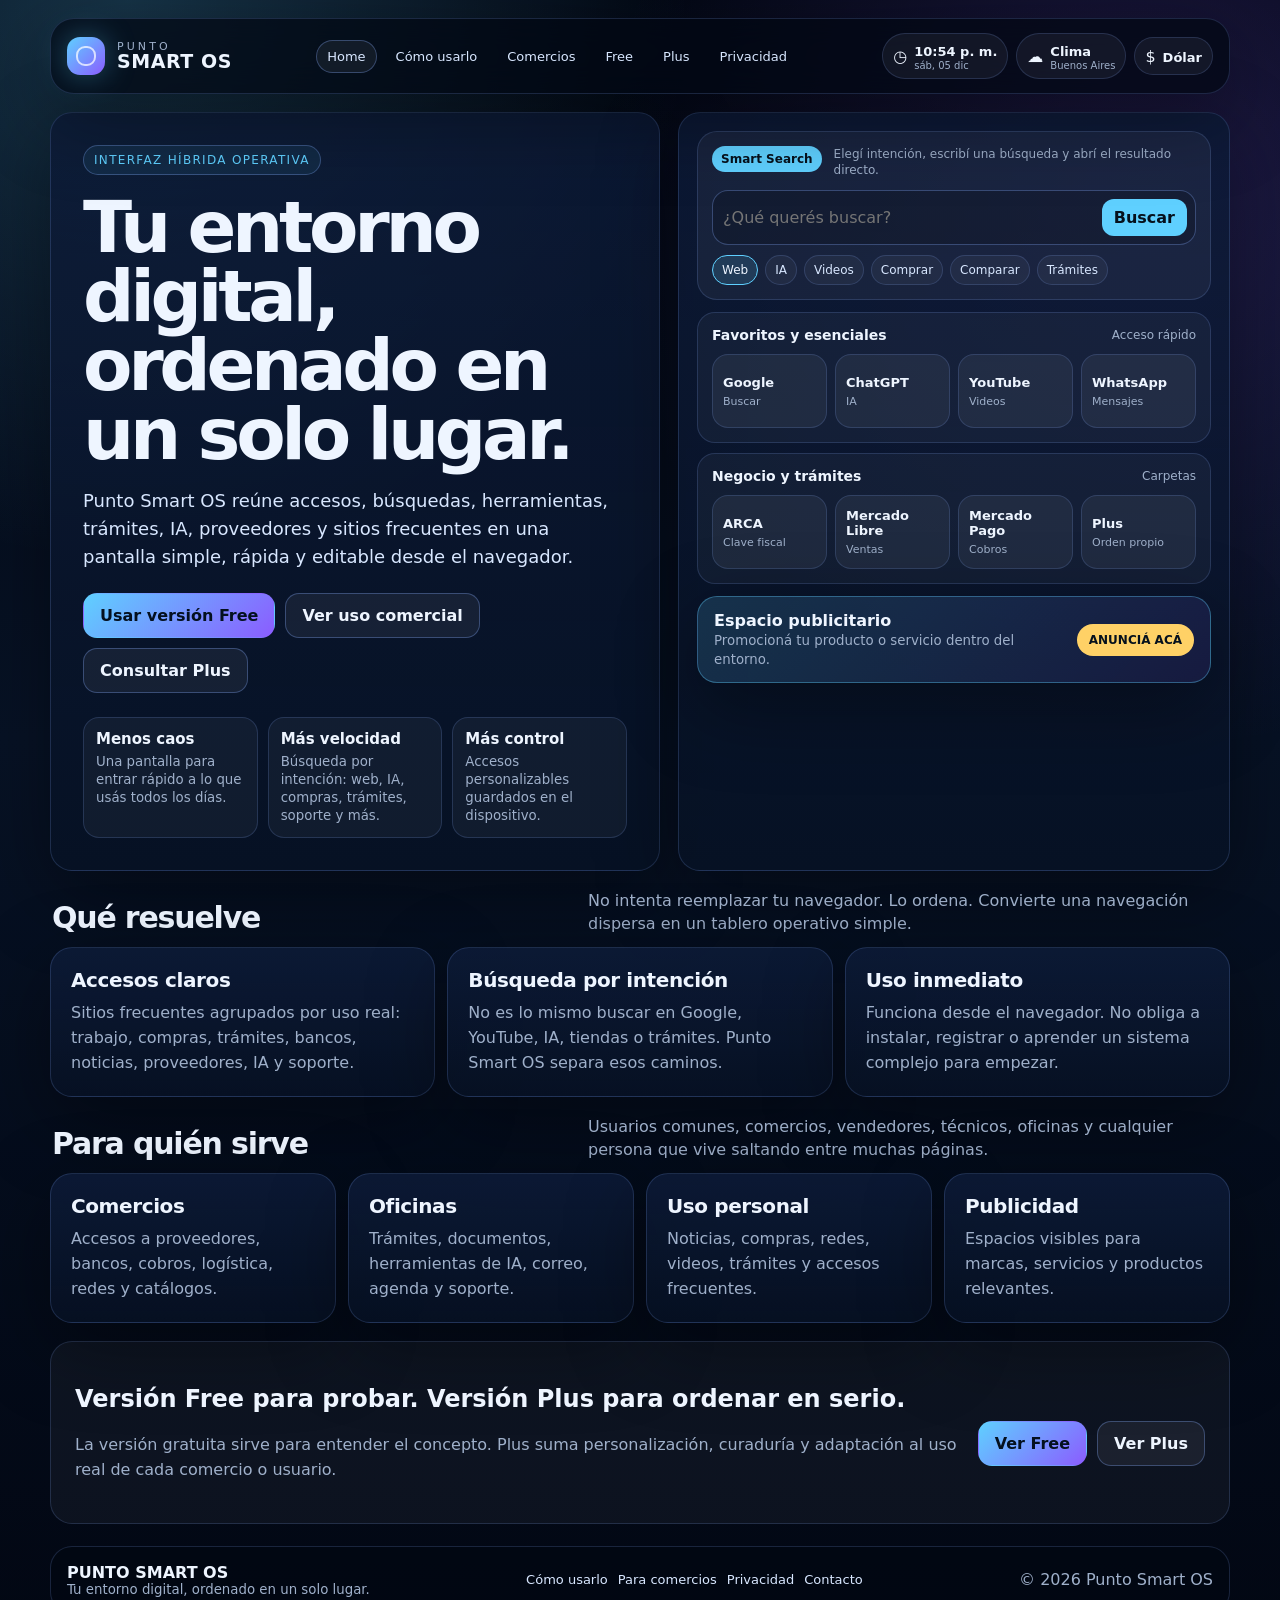
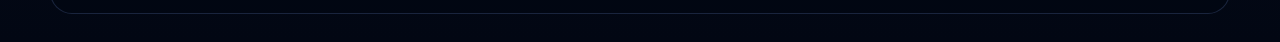
==== commit 386a5d0e: "Add files via upload" ====
--- a/index.html
+++ b/index.html
@@ -1 +1,18 @@
-<!doctype html><html lang="es-AR"><head><meta charset="utf-8"><meta name="viewport" content="width=device-width, initial-scale=1"><title>Punto Smart OS</title><meta http-equiv="refresh" content="0; url=/home/"><link rel="canonical" href="https://puntosmart.com.ar/home/"><script>location.replace('/home/');</script></head><body><a href="/home/">Entrar a Punto Smart OS</a></body></html>+<!doctype html>
+<html lang="es-AR">
+<head>
+  <meta charset="utf-8" />
+  <meta name="viewport" content="width=device-width, initial-scale=1" />
+  <meta name="theme-color" content="#020713" />
+  <title>Punto Smart OS</title>
+  <meta name="description" content="Punto Smart OS: accesos, búsquedas y herramientas ordenadas en una sola pantalla." />
+  <link rel="canonical" href="https://puntosmart.com.ar/home/" />
+  <link rel="icon" href="/favicon.ico" sizes="any" />
+  <link rel="icon" type="image/png" sizes="32x32" href="/assets/favicon-32.png" />
+  <link rel="apple-touch-icon" href="/assets/apple-touch-icon.png" />
+  <meta http-equiv="refresh" content="0; url=/home/" />
+</head>
+<body>
+  <a href="/home/">Entrar a Punto Smart OS</a>
+</body>
+</html>
